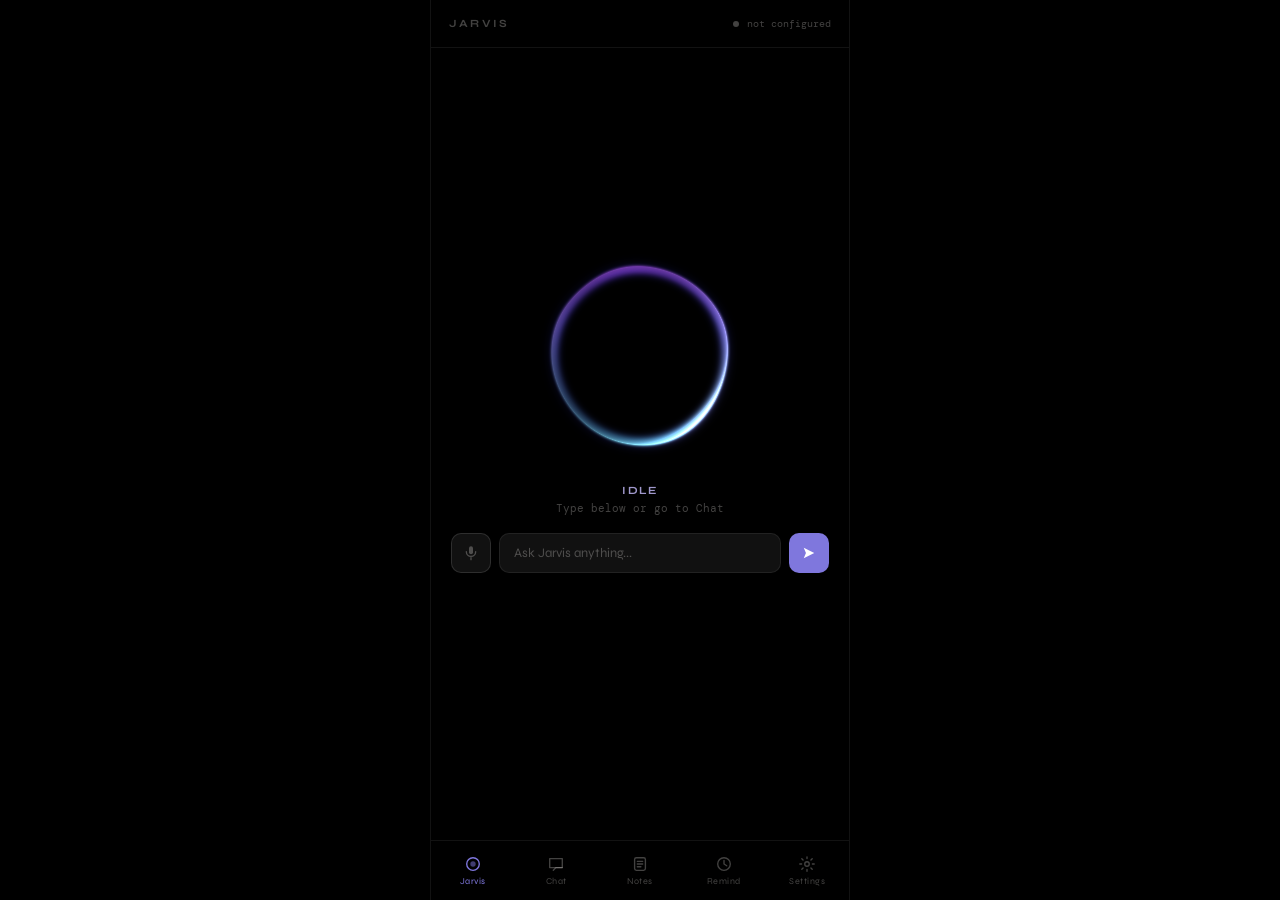
==== web/index.html @ 68ee698d "Adds web\" ====
<!DOCTYPE html>
<html lang="en">
<head>
<meta charset="UTF-8">
<meta name="viewport" content="width=device-width, initial-scale=1.0">
<title>Jarvis</title>
<link rel="preconnect" href="https://fonts.googleapis.com">
<link href="https://fonts.googleapis.com/css2?family=Syne:wght@400;500;600;700&family=DM+Mono:wght@300;400&display=swap" rel="stylesheet">
<link rel="stylesheet" href="styles.css">
</head>
<body>
<div class="app" id="app">
  <div class="app-header">
    <span class="app-logo">JARVIS</span>
    <div class="header-right">
      <div class="status-dot" id="statusDot"></div>
      <span class="status-txt" id="statusTxt">not configured</span>
    </div>
  </div>

  <!-- ORB SCREEN -->
  <div class="screen active" id="screen-orb">
    <div class="orb-screen">
      <canvas id="orbCanvas" width="220" height="220"></canvas>
      <div class="orb-status">
        <span class="orb-label" id="orbLabel">Idle</span>
        <span class="orb-sub" id="orbSub">Type below or go to Chat</span>
      </div>
      <div class="orb-input-row">
        <button class="mic-btn" id="orbMic" aria-label="Hold to speak">
          <svg width="16" height="16" viewBox="0 0 24 24" fill="none"><rect x="9" y="2" width="6" height="12" rx="3" fill="currentColor"/><path d="M5 10a7 7 0 0014 0" stroke="currentColor" stroke-width="2" stroke-linecap="round"/><line x1="12" y1="19" x2="12" y2="22" stroke="currentColor" stroke-width="2" stroke-linecap="round"/></svg>
        </button>
        <input class="orb-input" id="orbInput" type="text" placeholder="Ask Jarvis anything..." autocomplete="off"/>
        <button class="orb-send" id="orbSend">
          <svg width="14" height="14" viewBox="0 0 16 16" fill="none"><path d="M14 8L2 2l2.5 6L2 14l12-6z" fill="currentColor"/></svg>
        </button>
      </div>
      <div class="orb-reply" id="orbReply"></div>
    </div>
  </div>

  <!-- CHAT SCREEN -->
  <div class="screen" id="screen-chat">
    <div class="screen-header">
      <span class="screen-title">Chat</span>
      <button class="header-btn" id="btnResetChat" title="Clear conversation">↺</button>
    </div>
    <div class="chat-messages" id="chatMessages"></div>
    <div class="chat-input-row">
      <button class="mic-btn" id="chatMic" aria-label="Hold to speak">
        <svg width="16" height="16" viewBox="0 0 24 24" fill="none"><rect x="9" y="2" width="6" height="12" rx="3" fill="currentColor"/><path d="M5 10a7 7 0 0014 0" stroke="currentColor" stroke-width="2" stroke-linecap="round"/><line x1="12" y1="19" x2="12" y2="22" stroke="currentColor" stroke-width="2" stroke-linecap="round"/></svg>
      </button>
      <input class="chat-input" id="chatInput" type="text" placeholder="Message Jarvis..." autocomplete="off"/>
      <button class="chat-send" id="chatSend">
        <svg width="14" height="14" viewBox="0 0 16 16" fill="none"><path d="M14 8L2 2l2.5 6L2 14l12-6z" fill="currentColor"/></svg>
      </button>
    </div>
  </div>

  <!-- NOTES SCREEN -->
  <div class="screen" id="screen-notes">
    <div class="screen-header">
      <span class="screen-title">Notes</span>
      <button class="header-btn" id="btnAddNote">+</button>
    </div>
    <div class="search-row">
      <input class="search-input" id="notesSearch" type="text" placeholder="Search notes..."/>
    </div>
    <div class="list-container" id="notesList"></div>
  </div>

  <!-- REMINDERS SCREEN -->
  <div class="screen" id="screen-reminders">
    <div class="screen-header">
      <span class="screen-title">Reminders</span>
      <button class="header-btn" id="btnAddReminder">+</button>
    </div>
    <div class="list-container" id="remindersList"></div>
  </div>

  <!-- SETTINGS SCREEN -->
  <div class="screen" id="screen-settings">
    <div class="screen-header"><span class="screen-title">Settings</span></div>
    <div class="settings-body">
      <div class="settings-group">
        <label class="settings-label">Backend URL</label>
        <input class="settings-input" id="settingsUrl" type="text" placeholder="https://jarvis-nogm.onrender.com"/>
      </div>
      <div class="settings-group">
        <label class="settings-label">API Key</label>
        <input class="settings-input" id="settingsKey" type="password" placeholder="your-jarvis-api-key"/>
      </div>
      <div class="settings-group">
        <label class="settings-label">Theme</label>
        <div class="theme-toggle">
          <button class="theme-btn active" id="themeDark">Dark</button>
          <button class="theme-btn" id="themeLight">Light</button>
        </div>
      </div>
      <button class="save-btn" id="btnSaveSettings">Save Settings</button>
      <div class="settings-status" id="settingsStatus"></div>
      <div class="settings-divider">Connection</div>
      <button class="test-btn" id="btnTestConnection">Test Connection</button>
      <div class="connection-status" id="connectionStatus"></div>
    </div>
  </div>

  <!-- BOTTOM NAV -->
  <nav class="bottom-nav">
    <button class="nav-btn active" data-screen="orb">
      <svg width="18" height="18" viewBox="0 0 20 20" fill="none"><circle cx="10" cy="10" r="7" stroke="currentColor" stroke-width="1.5"/><circle cx="10" cy="10" r="3" fill="currentColor" opacity="0.5"/></svg>
      <span>Jarvis</span>
    </button>
    <button class="nav-btn" data-screen="chat">
      <svg width="18" height="18" viewBox="0 0 20 20" fill="none"><path d="M3 4h14v10H3z" stroke="currentColor" stroke-width="1.5" stroke-linejoin="round"/><path d="M7 17l3-3h7" stroke="currentColor" stroke-width="1.5" stroke-linecap="round"/></svg>
      <span>Chat</span>
    </button>
    <button class="nav-btn" data-screen="notes">
      <svg width="18" height="18" viewBox="0 0 20 20" fill="none"><rect x="4" y="3" width="12" height="14" rx="2" stroke="currentColor" stroke-width="1.5"/><path d="M7 7h6M7 10h6M7 13h4" stroke="currentColor" stroke-width="1.5" stroke-linecap="round"/></svg>
      <span>Notes</span>
    </button>
    <button class="nav-btn" data-screen="reminders">
      <svg width="18" height="18" viewBox="0 0 20 20" fill="none"><path d="M10 3a7 7 0 100 14A7 7 0 0010 3z" stroke="currentColor" stroke-width="1.5"/><path d="M10 6v4l3 2" stroke="currentColor" stroke-width="1.5" stroke-linecap="round"/></svg>
      <span>Remind</span>
    </button>
    <button class="nav-btn" data-screen="settings">
      <svg width="18" height="18" viewBox="0 0 20 20" fill="none"><circle cx="10" cy="10" r="2.5" stroke="currentColor" stroke-width="1.5"/><path d="M10 2v2M10 16v2M2 10h2M16 10h2M4.22 4.22l1.42 1.42M14.36 14.36l1.42 1.42M4.22 15.78l1.42-1.42M14.36 5.64l1.42-1.42" stroke="currentColor" stroke-width="1.5" stroke-linecap="round"/></svg>
      <span>Settings</span>
    </button>
  </nav>
</div>
<script src="app.js"></script>
</body>
</html>
---- web/styles.css ----
/* ── Variables ────────────────────────────────────────────────────────────── */
:root {
  --bg:      #000000;
  --bg2:     #0a0a0a;
  --bg3:     #111111;
  --bg4:     #1a1a1a;
  --border:  rgba(255,255,255,0.07);
  --border2: rgba(255,255,255,0.12);
  --text:    #f0ede8;
  --text2:   rgba(240,237,232,0.55);
  --text3:   rgba(240,237,232,0.28);
  --accent:  #7F77DD;
  --accent2: rgba(127,119,221,0.15);
  --accent3: rgba(127,119,221,0.08);
  --green:   #3ecf8e;
  --red:     #ff6b6b;
  --amber:   #f59e0b;
  --nav-h:   60px;
}

[data-theme="light"] {
  --bg:      #f8f7f5;
  --bg2:     #ffffff;
  --bg3:     #f0ede8;
  --bg4:     #e8e4dc;
  --border:  rgba(0,0,0,0.07);
  --border2: rgba(0,0,0,0.12);
  --text:    #1a1814;
  --text2:   rgba(26,24,20,0.55);
  --text3:   rgba(26,24,20,0.35);
}

/* ── Reset ────────────────────────────────────────────────────────────────── */
*, *::before, *::after { box-sizing: border-box; margin: 0; padding: 0; }

html, body {
  width: 100%; height: 100%;
  overflow: hidden;
  background: var(--bg);
  color: var(--text);
  font-family: 'Syne', sans-serif;
  font-size: 14px;
  -webkit-font-smoothing: antialiased;
}

/* ── App shell ────────────────────────────────────────────────────────────── */
.app {
  display: flex;
  flex-direction: column;
  height: 100vh;
  max-width: 420px;
  margin: 0 auto;
  border-left: 0.5px solid var(--border);
  border-right: 0.5px solid var(--border);
}

/* ── App header ───────────────────────────────────────────────────────────── */
.app-header {
  height: 48px;
  display: flex;
  align-items: center;
  justify-content: space-between;
  padding: 0 18px;
  border-bottom: 0.5px solid var(--border);
  flex-shrink: 0;
}
.app-logo {
  font-size: 11px;
  font-weight: 700;
  letter-spacing: 0.2em;
  color: var(--text3);
}
.header-right { display: flex; align-items: center; gap: 8px; }
.status-dot { width: 6px; height: 6px; border-radius: 50%; background: var(--text3); }
.status-dot.online  { background: var(--green); }
.status-dot.loading { background: var(--amber); animation: pulse 1s infinite; }
@keyframes pulse { 0%,100%{opacity:1} 50%{opacity:0.3} }
.status-txt { font-size: 10px; color: var(--text3); font-family: 'DM Mono', monospace; }

/* ── Screens ──────────────────────────────────────────────────────────────── */
.screen { display: none; flex-direction: column; flex: 1; overflow: hidden; animation: fadeIn 0.18s ease; }
.screen.active { display: flex; }
@keyframes fadeIn { from{opacity:0;transform:translateY(5px)} to{opacity:1;transform:translateY(0)} }

.screen-header {
  display: flex; align-items: center; justify-content: space-between;
  padding: 16px 18px 12px;
  border-bottom: 0.5px solid var(--border);
  flex-shrink: 0;
}
.screen-title { font-size: 15px; font-weight: 600; letter-spacing: 0.03em; }
.header-btn {
  width: 28px; height: 28px;
  border: 0.5px solid var(--border2); background: var(--bg3); color: var(--text2);
  border-radius: 8px; cursor: pointer; font-size: 15px;
  display: flex; align-items: center; justify-content: center;
  transition: all 0.15s;
}
.header-btn:hover { background: var(--bg4); color: var(--text); border-color: var(--accent); }

/* ── Orb screen ───────────────────────────────────────────────────────────── */
.orb-screen {
  display: flex; flex-direction: column; align-items: center;
  justify-content: center; flex: 1; gap: 18px; padding: 0 20px 16px; overflow: hidden;
}
#orbCanvas { display: block; }
.orb-status { display: flex; flex-direction: column; align-items: center; gap: 4px; }
.orb-label { font-size: 11px; font-weight: 700; letter-spacing: 0.12em; text-transform: uppercase; color: rgba(200,190,255,0.8); }
.orb-sub   { font-size: 11px; color: var(--text3); font-family: 'DM Mono', monospace; }
.orb-input-row { display: flex; width: 100%; gap: 8px; }
.orb-input {
  flex: 1; background: var(--bg3); border: 0.5px solid var(--border);
  border-radius: 10px; padding: 10px 14px; color: var(--text);
  font-family: 'Syne', sans-serif; font-size: 13px; outline: none; transition: border-color 0.15s;
}
.orb-input:focus { border-color: var(--accent); }
.orb-input::placeholder { color: var(--text3); }
.orb-send {
  width: 40px; height: 40px; border-radius: 10px; background: var(--accent); border: none;
  color: #fff; cursor: pointer; display: flex; align-items: center; justify-content: center;
  transition: opacity 0.15s; flex-shrink: 0;
}
.orb-send:hover { opacity: 0.85; }
.orb-send:disabled { opacity: 0.35; cursor: not-allowed; }
.orb-reply {
  width: 100%; min-height: 36px; font-size: 12px; color: var(--text2);
  line-height: 1.6; text-align: center; font-family: 'DM Mono', monospace; padding: 0 4px;
}

/* ── Chat screen ──────────────────────────────────────────────────────────── */
.chat-messages {
  flex: 1; overflow-y: auto; padding: 14px;
  display: flex; flex-direction: column; gap: 10px;
  scrollbar-width: thin; scrollbar-color: var(--bg4) transparent;
}
.msg { display: flex; flex-direction: column; max-width: 82%; animation: fadeIn 0.15s ease; }
.msg.user      { align-self: flex-end;   align-items: flex-end; }
.msg.assistant { align-self: flex-start; }
.msg-bubble { padding: 9px 13px; border-radius: 12px; font-size: 13px; line-height: 1.55; }
.msg.user      .msg-bubble { background: var(--accent2); border: 0.5px solid rgba(127,119,221,0.25); color: var(--text); border-radius: 12px 12px 2px 12px; }
.msg.assistant .msg-bubble { background: var(--bg3); border: 0.5px solid var(--border); color: var(--text); border-radius: 12px 12px 12px 2px; }
.msg-time { font-size: 10px; color: var(--text3); margin-top: 3px; font-family: 'DM Mono', monospace; padding: 0 3px; }
.chat-input-row { display: flex; gap: 8px; padding: 10px 14px; border-top: 0.5px solid var(--border); flex-shrink: 0; }
.chat-input {
  flex: 1; background: var(--bg3); border: 0.5px solid var(--border);
  border-radius: 10px; padding: 9px 13px; color: var(--text);
  font-family: 'Syne', sans-serif; font-size: 13px; outline: none; transition: border-color 0.15s;
}
.chat-input:focus { border-color: var(--accent); }
.chat-input::placeholder { color: var(--text3); }
.chat-send {
  width: 38px; height: 38px; border-radius: 10px; background: var(--accent); border: none;
  color: #fff; cursor: pointer; display: flex; align-items: center; justify-content: center;
  flex-shrink: 0; transition: opacity 0.15s;
}
.chat-send:hover { opacity: 0.85; }
.chat-send:disabled { opacity: 0.35; cursor: not-allowed; }
.typing-dots span { display: inline-block; width: 4px; height: 4px; border-radius: 50%; background: var(--text3); margin: 0 2px; animation: dot 1.2s infinite; }
.typing-dots span:nth-child(2) { animation-delay: 0.2s; }
.typing-dots span:nth-child(3) { animation-delay: 0.4s; }
@keyframes dot { 0%,80%,100%{transform:translateY(0)} 40%{transform:translateY(-4px)} }

/* ── Notes screen ─────────────────────────────────────────────────────────── */
.search-row { padding: 10px 14px 6px; flex-shrink: 0; }
.search-input {
  width: 100%; background: var(--bg3); border: 0.5px solid var(--border);
  border-radius: 8px; padding: 8px 12px; color: var(--text);
  font-family: 'Syne', sans-serif; font-size: 12px; outline: none; transition: border-color 0.15s;
}
.search-input:focus { border-color: var(--accent); }
.search-input::placeholder { color: var(--text3); }
.list-container {
  flex: 1; overflow-y: auto; padding: 8px 14px 14px;
  display: flex; flex-direction: column; gap: 7px;
  scrollbar-width: thin; scrollbar-color: var(--bg4) transparent;
}
.note-card {
  background: var(--bg3); border: 0.5px solid var(--border);
  border-radius: 10px; padding: 12px 14px; cursor: pointer;
  transition: border-color 0.15s, background 0.15s; animation: fadeIn 0.15s ease;
}
.note-card:hover { border-color: var(--border2); background: var(--bg4); }
.note-card-title { font-size: 13px; font-weight: 500; color: var(--text); margin-bottom: 4px; white-space: nowrap; overflow: hidden; text-overflow: ellipsis; }
.note-card-preview { font-size: 11px; color: var(--text3); line-height: 1.5; display: -webkit-box; -webkit-line-clamp: 2; -webkit-box-orient: vertical; overflow: hidden; font-family: 'DM Mono', monospace; }
.note-card-meta { font-size: 10px; color: var(--text3); margin-top: 7px; font-family: 'DM Mono', monospace; }
.note-card-delete { float: right; background: none; border: none; color: var(--text3); cursor: pointer; font-size: 13px; padding: 2px 4px; border-radius: 4px; transition: color 0.15s; }
.note-card-delete:hover { color: var(--red); }
.empty-state { display: flex; flex-direction: column; align-items: center; justify-content: center; flex: 1; gap: 8px; color: var(--text3); font-size: 12px; padding: 40px 0; }

/* ── Reminders screen ─────────────────────────────────────────────────────── */
.reminder-row { display: flex; align-items: center; gap: 10px; background: var(--bg3); border: 0.5px solid var(--border); border-radius: 10px; padding: 11px 13px; animation: fadeIn 0.15s ease; }
.reminder-dot { width: 7px; height: 7px; border-radius: 50%; background: var(--accent); flex-shrink: 0; }
.reminder-dot.fired { background: var(--text3); }
.reminder-body { flex: 1; min-width: 0; }
.reminder-text { font-size: 13px; color: var(--text); white-space: nowrap; overflow: hidden; text-overflow: ellipsis; }
.reminder-text.fired { color: var(--text3); text-decoration: line-through; }
.reminder-when { font-size: 10px; color: var(--text3); margin-top: 2px; font-family: 'DM Mono', monospace; }
.reminder-pill { font-size: 10px; padding: 2px 8px; border-radius: 8px; background: var(--accent3); color: var(--accent); border: 0.5px solid rgba(127,119,221,0.2); white-space: nowrap; flex-shrink: 0; }
.reminder-pill.soon { background: rgba(245,158,11,0.08); color: var(--amber); border-color: rgba(245,158,11,0.2); }
.reminder-pill.done { background: rgba(62,207,142,0.08); color: var(--green); border-color: rgba(62,207,142,0.2); }
.reminder-delete { background: none; border: none; color: var(--text3); cursor: pointer; font-size: 13px; padding: 2px 4px; border-radius: 4px; transition: color 0.15s; flex-shrink: 0; }
.reminder-delete:hover { color: var(--red); }

/* ── Settings screen ──────────────────────────────────────────────────────── */
.settings-body { flex: 1; overflow-y: auto; padding: 18px; display: flex; flex-direction: column; gap: 14px; }
.settings-group { display: flex; flex-direction: column; gap: 6px; }
.settings-label { font-size: 10px; letter-spacing: 0.1em; text-transform: uppercase; color: var(--text3); }
.settings-input { background: var(--bg3); border: 0.5px solid var(--border); border-radius: 8px; padding: 9px 12px; color: var(--text); font-family: 'DM Mono', monospace; font-size: 12px; outline: none; transition: border-color 0.15s; }
.settings-input:focus { border-color: var(--accent); }
.theme-toggle { display: flex; gap: 8px; }
.theme-btn { flex: 1; padding: 8px; border-radius: 8px; border: 0.5px solid var(--border); background: var(--bg3); color: var(--text2); font-family: 'Syne', sans-serif; font-size: 12px; cursor: pointer; transition: all 0.15s; }
.theme-btn.active { background: var(--accent2); border-color: var(--accent); color: var(--text); }
.save-btn { width: 100%; padding: 10px; background: var(--accent); border: none; border-radius: 8px; color: #fff; font-family: 'Syne', sans-serif; font-size: 13px; font-weight: 600; cursor: pointer; transition: opacity 0.15s; }
.save-btn:hover { opacity: 0.85; }
.settings-status { font-size: 11px; color: var(--green); text-align: center; min-height: 16px; font-family: 'DM Mono', monospace; }
.settings-divider { font-size: 10px; letter-spacing: 0.1em; text-transform: uppercase; color: var(--text3); padding-top: 4px; border-top: 0.5px solid var(--border); }
.test-btn { width: 100%; padding: 10px; background: var(--bg3); border: 0.5px solid var(--border2); border-radius: 8px; color: var(--text2); font-family: 'Syne', sans-serif; font-size: 13px; cursor: pointer; transition: all 0.15s; }
.test-btn:hover { border-color: var(--accent); color: var(--text); }
.connection-status { font-size: 11px; text-align: center; min-height: 16px; font-family: 'DM Mono', monospace; }
.connection-status.ok    { color: var(--green); }
.connection-status.error { color: var(--red); }

/* ── Bottom nav ───────────────────────────────────────────────────────────── */
.bottom-nav { display: flex; height: var(--nav-h); border-top: 0.5px solid var(--border); background: var(--bg); flex-shrink: 0; }
.nav-btn { flex: 1; display: flex; flex-direction: column; align-items: center; justify-content: center; gap: 3px; background: none; border: none; color: var(--text3); cursor: pointer; font-family: 'Syne', sans-serif; font-size: 9px; letter-spacing: 0.05em; transition: color 0.15s; padding: 5px 0; }
.nav-btn:hover  { color: var(--text2); }
.nav-btn.active { color: var(--accent); }

/* ── Modal ────────────────────────────────────────────────────────────────── */
.modal-overlay { position: fixed; inset: 0; background: rgba(0,0,0,0.7); display: flex; align-items: flex-end; z-index: 100; animation: fadeIn 0.15s ease; }
.modal { width: 100%; max-width: 420px; margin: 0 auto; background: var(--bg2); border-top: 0.5px solid var(--border2); border-radius: 16px 16px 0 0; padding: 20px; display: flex; flex-direction: column; gap: 12px; animation: slideUp 0.2s ease; }
@keyframes slideUp { from{transform:translateY(100%)} to{transform:translateY(0)} }
.modal-title { font-size: 14px; font-weight: 600; }
.modal-input { background: var(--bg3); border: 0.5px solid var(--border); border-radius: 8px; padding: 9px 12px; color: var(--text); font-family: 'Syne', sans-serif; font-size: 13px; outline: none; width: 100%; transition: border-color 0.15s; }
.modal-input:focus { border-color: var(--accent); }
.modal-textarea { resize: vertical; min-height: 70px; font-family: 'DM Mono', monospace; font-size: 12px; }
.modal-actions { display: flex; gap: 8px; }
.modal-btn { flex: 1; padding: 10px; border-radius: 8px; font-family: 'Syne', sans-serif; font-size: 13px; font-weight: 500; cursor: pointer; transition: all 0.15s; }
.modal-btn.primary   { background: var(--accent); border: none; color: #fff; }
.modal-btn.primary:hover { opacity: 0.85; }
.modal-btn.secondary { background: var(--bg3); border: 0.5px solid var(--border2); color: var(--text2); }
.modal-btn.secondary:hover { border-color: var(--accent); color: var(--text); }

/* ── Mic button ───────────────────────────────────────────────────────────── */
.mic-btn {
  width: 40px; height: 40px;
  border-radius: 10px;
  background: var(--bg3);
  border: 0.5px solid var(--border2);
  color: var(--text3);
  cursor: pointer;
  display: flex; align-items: center; justify-content: center;
  flex-shrink: 0;
  transition: all 0.15s;
  user-select: none;
  -webkit-user-select: none;
  touch-action: none;
}
.mic-btn:hover { border-color: var(--accent); color: var(--accent); }
.mic-btn.recording {
  background: rgba(127,119,221,0.2);
  border-color: var(--accent);
  color: var(--accent);
  animation: mic-pulse 0.8s infinite;
}
@keyframes mic-pulse {
  0%,100% { box-shadow: 0 0 0 0 rgba(127,119,221,0.4); }
  50%      { box-shadow: 0 0 0 6px rgba(127,119,221,0); }
}

/* ── Scrollbar ────────────────────────────────────────────────────────────── */
::-webkit-scrollbar { width: 3px; }
::-webkit-scrollbar-track { background: transparent; }
::-webkit-scrollbar-thumb { background: var(--bg4); border-radius: 2px; }
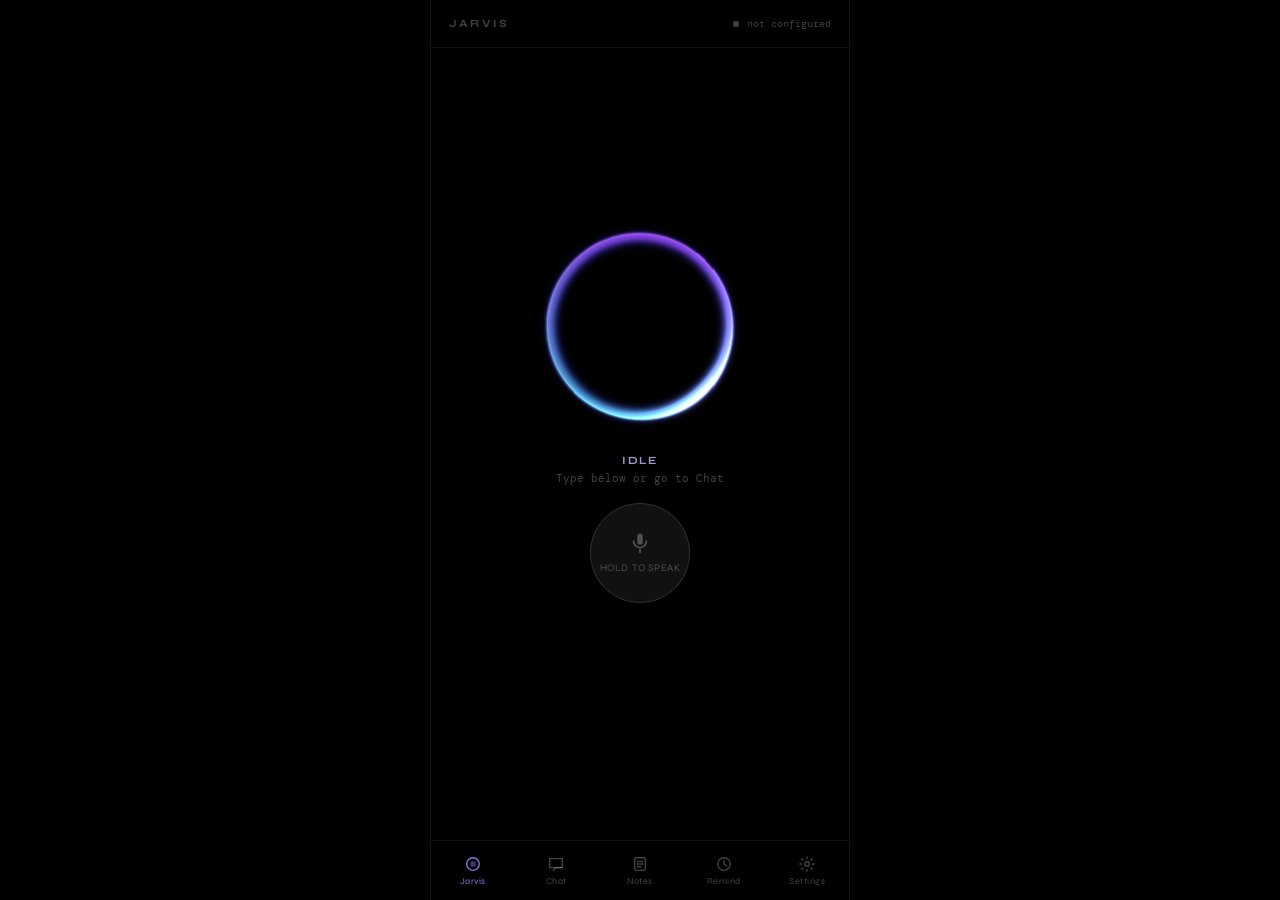
==== commit db2678ee: "Figured out Auto-Save in VSC" ====
--- a/web/index.html
+++ b/web/index.html
@@ -24,17 +24,12 @@
       <canvas id="orbCanvas" width="220" height="220"></canvas>
       <div class="orb-status">
         <span class="orb-label" id="orbLabel">Idle</span>
-        <span class="orb-sub" id="orbSub">Type below or go to Chat</span>
+        <span class="orb-sub" id="orbSub">Hold the orb to speak</span>
       </div>
-      <div class="orb-input-row">
-        <button class="mic-btn" id="orbMic" aria-label="Hold to speak">
-          <svg width="16" height="16" viewBox="0 0 24 24" fill="none"><rect x="9" y="2" width="6" height="12" rx="3" fill="currentColor"/><path d="M5 10a7 7 0 0014 0" stroke="currentColor" stroke-width="2" stroke-linecap="round"/><line x1="12" y1="19" x2="12" y2="22" stroke="currentColor" stroke-width="2" stroke-linecap="round"/></svg>
-        </button>
-        <input class="orb-input" id="orbInput" type="text" placeholder="Ask Jarvis anything..." autocomplete="off"/>
-        <button class="orb-send" id="orbSend">
-          <svg width="14" height="14" viewBox="0 0 16 16" fill="none"><path d="M14 8L2 2l2.5 6L2 14l12-6z" fill="currentColor"/></svg>
-        </button>
-      </div>
+      <button class="orb-hold-btn" id="orbHoldBtn" aria-label="Hold to speak">
+        <svg width="22" height="22" viewBox="0 0 24 24" fill="none"><rect x="9" y="2" width="6" height="12" rx="3" fill="currentColor"/><path d="M5 10a7 7 0 0014 0" stroke="currentColor" stroke-width="2" stroke-linecap="round"/><line x1="12" y1="19" x2="12" y2="22" stroke="currentColor" stroke-width="2" stroke-linecap="round"/></svg>
+        <span>Hold to speak</span>
+      </button>
       <div class="orb-reply" id="orbReply"></div>
     </div>
   </div>
@@ -43,17 +38,28 @@
   <div class="screen" id="screen-chat">
     <div class="screen-header">
       <span class="screen-title">Chat</span>
-      <button class="header-btn" id="btnResetChat" title="Clear conversation">↺</button>
+      <div style="display:flex;gap:8px;align-items:center">
+        <button class="header-btn" id="btnVoiceMode" title="Voice chat mode">
+          <svg width="14" height="14" viewBox="0 0 24 24" fill="none"><rect x="9" y="2" width="6" height="12" rx="3" fill="currentColor"/><path d="M5 10a7 7 0 0014 0" stroke="currentColor" stroke-width="2" stroke-linecap="round"/><line x1="12" y1="19" x2="12" y2="22" stroke="currentColor" stroke-width="2" stroke-linecap="round"/></svg>
+        </button>
+        <button class="header-btn" id="btnResetChat" title="Clear conversation">↺</button>
+      </div>
     </div>
     <div class="chat-messages" id="chatMessages"></div>
-    <div class="chat-input-row">
-      <button class="mic-btn" id="chatMic" aria-label="Hold to speak">
-        <svg width="16" height="16" viewBox="0 0 24 24" fill="none"><rect x="9" y="2" width="6" height="12" rx="3" fill="currentColor"/><path d="M5 10a7 7 0 0014 0" stroke="currentColor" stroke-width="2" stroke-linecap="round"/><line x1="12" y1="19" x2="12" y2="22" stroke="currentColor" stroke-width="2" stroke-linecap="round"/></svg>
-      </button>
+    <!-- Text input row -->
+    <div class="chat-input-row" id="chatTextRow">
       <input class="chat-input" id="chatInput" type="text" placeholder="Message Jarvis..." autocomplete="off"/>
       <button class="chat-send" id="chatSend">
         <svg width="14" height="14" viewBox="0 0 16 16" fill="none"><path d="M14 8L2 2l2.5 6L2 14l12-6z" fill="currentColor"/></svg>
       </button>
+    </div>
+    <!-- Voice chat row -->
+    <div class="chat-voice-row" id="chatVoiceRow" style="display:none">
+      <span class="voice-hint" id="voiceHint">Hold to speak</span>
+      <button class="voice-hold-btn" id="chatMic" aria-label="Hold to speak">
+        <svg width="24" height="24" viewBox="0 0 24 24" fill="none"><rect x="9" y="2" width="6" height="12" rx="3" fill="currentColor"/><path d="M5 10a7 7 0 0014 0" stroke="currentColor" stroke-width="2" stroke-linecap="round"/><line x1="12" y1="19" x2="12" y2="22" stroke="currentColor" stroke-width="2" stroke-linecap="round"/></svg>
+      </button>
+      <span class="voice-hint">Release to send</span>
     </div>
   </div>
 
--- a/web/styles.css
+++ b/web/styles.css
@@ -241,7 +241,75 @@
 .modal-btn.secondary { background: var(--bg3); border: 0.5px solid var(--border2); color: var(--text2); }
 .modal-btn.secondary:hover { border-color: var(--accent); color: var(--text); }
 
-/* ── Mic button ───────────────────────────────────────────────────────────── */
+/* ── Orb hold button ──────────────────────────────────────────────────────── */
+.orb-hold-btn {
+  display: flex;
+  flex-direction: column;
+  align-items: center;
+  justify-content: center;
+  gap: 8px;
+  width: 100px; height: 100px;
+  border-radius: 50%;
+  background: var(--bg3);
+  border: 0.5px solid var(--border2);
+  color: var(--text3);
+  cursor: pointer;
+  font-family: 'Syne', sans-serif;
+  font-size: 10px;
+  letter-spacing: 0.06em;
+  text-transform: uppercase;
+  transition: all 0.2s;
+  user-select: none;
+  -webkit-user-select: none;
+  touch-action: none;
+}
+.orb-hold-btn:hover { border-color: var(--accent); color: var(--accent); background: var(--accent3); }
+.orb-hold-btn.recording {
+  background: var(--accent2);
+  border-color: var(--accent);
+  color: var(--accent);
+  animation: mic-pulse 0.8s infinite;
+}
+
+/* ── Chat voice row ────────────────────────────────────────────────────────── */
+.chat-voice-row {
+  display: flex;
+  flex-direction: column;
+  align-items: center;
+  justify-content: center;
+  gap: 12px;
+  padding: 18px 14px;
+  border-top: 0.5px solid var(--border);
+  flex-shrink: 0;
+}
+.voice-hint {
+  font-size: 11px;
+  color: var(--text3);
+  font-family: 'DM Mono', monospace;
+  letter-spacing: 0.04em;
+}
+.voice-hold-btn {
+  width: 72px; height: 72px;
+  border-radius: 50%;
+  background: var(--bg3);
+  border: 0.5px solid var(--border2);
+  color: var(--text2);
+  cursor: pointer;
+  display: flex; align-items: center; justify-content: center;
+  transition: all 0.2s;
+  user-select: none;
+  -webkit-user-select: none;
+  touch-action: none;
+}
+.voice-hold-btn:hover  { border-color: var(--accent); color: var(--accent); background: var(--accent3); }
+.voice-hold-btn.recording {
+  background: var(--accent2);
+  border-color: var(--accent);
+  color: var(--accent);
+  animation: mic-pulse 0.8s infinite;
+}
+
+/* ── Mic button (kept for compatibility) ──────────────────────────────────── */
 .mic-btn {
   width: 40px; height: 40px;
   border-radius: 10px;
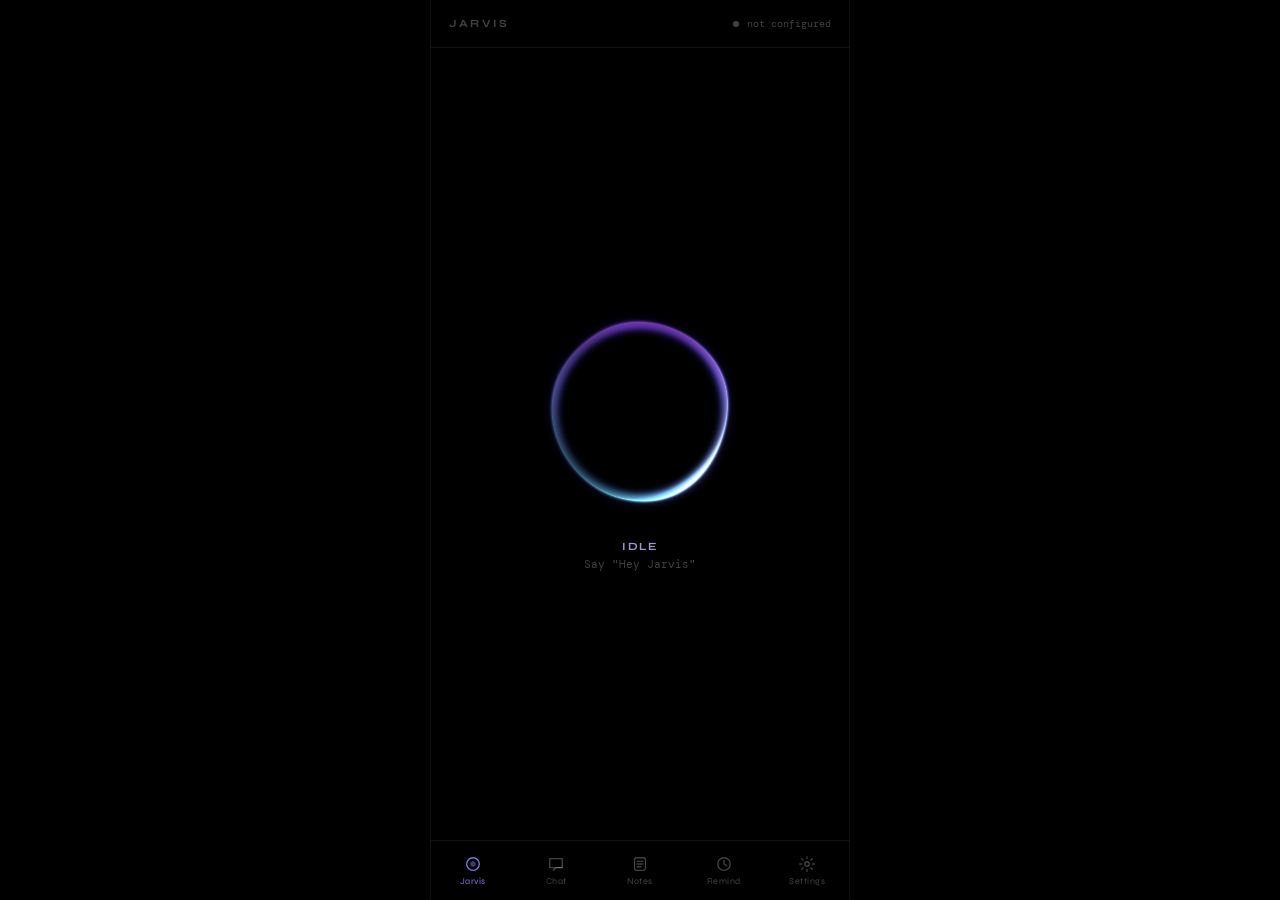
==== commit ead68795: "Adds wake mode" ====
--- a/web/index.html
+++ b/web/index.html
@@ -10,6 +10,8 @@
 </head>
 <body>
 <div class="app" id="app">
+
+  <!-- Header -->
   <div class="app-header">
     <span class="app-logo">JARVIS</span>
     <div class="header-right">
@@ -18,19 +20,14 @@
     </div>
   </div>
 
-  <!-- ORB SCREEN -->
+  <!-- ORB SCREEN — just the orb, nothing else -->
   <div class="screen active" id="screen-orb">
     <div class="orb-screen">
       <canvas id="orbCanvas" width="220" height="220"></canvas>
       <div class="orb-status">
         <span class="orb-label" id="orbLabel">Idle</span>
-        <span class="orb-sub" id="orbSub">Hold the orb to speak</span>
+        <span class="orb-sub"   id="orbSub">Say "Hey Jarvis"</span>
       </div>
-      <button class="orb-hold-btn" id="orbHoldBtn" aria-label="Hold to speak">
-        <svg width="22" height="22" viewBox="0 0 24 24" fill="none"><rect x="9" y="2" width="6" height="12" rx="3" fill="currentColor"/><path d="M5 10a7 7 0 0014 0" stroke="currentColor" stroke-width="2" stroke-linecap="round"/><line x1="12" y1="19" x2="12" y2="22" stroke="currentColor" stroke-width="2" stroke-linecap="round"/></svg>
-        <span>Hold to speak</span>
-      </button>
-      <div class="orb-reply" id="orbReply"></div>
     </div>
   </div>
 
@@ -39,27 +36,36 @@
     <div class="screen-header">
       <span class="screen-title">Chat</span>
       <div style="display:flex;gap:8px;align-items:center">
-        <button class="header-btn" id="btnVoiceMode" title="Voice chat mode">
-          <svg width="14" height="14" viewBox="0 0 24 24" fill="none"><rect x="9" y="2" width="6" height="12" rx="3" fill="currentColor"/><path d="M5 10a7 7 0 0014 0" stroke="currentColor" stroke-width="2" stroke-linecap="round"/><line x1="12" y1="19" x2="12" y2="22" stroke="currentColor" stroke-width="2" stroke-linecap="round"/></svg>
+        <button class="header-btn" id="btnVoiceMode" title="Toggle voice mode">
+          <svg width="13" height="13" viewBox="0 0 24 24" fill="none">
+            <rect x="9" y="2" width="6" height="12" rx="3" fill="currentColor"/>
+            <path d="M5 10a7 7 0 0014 0" stroke="currentColor" stroke-width="2" stroke-linecap="round"/>
+            <line x1="12" y1="19" x2="12" y2="22" stroke="currentColor" stroke-width="2" stroke-linecap="round"/>
+          </svg>
         </button>
         <button class="header-btn" id="btnResetChat" title="Clear conversation">↺</button>
       </div>
     </div>
     <div class="chat-messages" id="chatMessages"></div>
-    <!-- Text input row -->
+    <!-- Text input -->
     <div class="chat-input-row" id="chatTextRow">
       <input class="chat-input" id="chatInput" type="text" placeholder="Message Jarvis..." autocomplete="off"/>
       <button class="chat-send" id="chatSend">
-        <svg width="14" height="14" viewBox="0 0 16 16" fill="none"><path d="M14 8L2 2l2.5 6L2 14l12-6z" fill="currentColor"/></svg>
+        <svg width="14" height="14" viewBox="0 0 16 16" fill="none">
+          <path d="M14 8L2 2l2.5 6L2 14l12-6z" fill="currentColor"/>
+        </svg>
       </button>
     </div>
-    <!-- Voice chat row -->
+    <!-- Voice input -->
     <div class="chat-voice-row" id="chatVoiceRow" style="display:none">
-      <span class="voice-hint" id="voiceHint">Hold to speak</span>
+      <span class="voice-hint">Hold to speak, release to send</span>
       <button class="voice-hold-btn" id="chatMic" aria-label="Hold to speak">
-        <svg width="24" height="24" viewBox="0 0 24 24" fill="none"><rect x="9" y="2" width="6" height="12" rx="3" fill="currentColor"/><path d="M5 10a7 7 0 0014 0" stroke="currentColor" stroke-width="2" stroke-linecap="round"/><line x1="12" y1="19" x2="12" y2="22" stroke="currentColor" stroke-width="2" stroke-linecap="round"/></svg>
+        <svg width="24" height="24" viewBox="0 0 24 24" fill="none">
+          <rect x="9" y="2" width="6" height="12" rx="3" fill="currentColor"/>
+          <path d="M5 10a7 7 0 0014 0" stroke="currentColor" stroke-width="2" stroke-linecap="round"/>
+          <line x1="12" y1="19" x2="12" y2="22" stroke="currentColor" stroke-width="2" stroke-linecap="round"/>
+        </svg>
       </button>
-      <span class="voice-hint">Release to send</span>
     </div>
   </div>
 
@@ -111,7 +117,7 @@
     </div>
   </div>
 
-  <!-- BOTTOM NAV -->
+  <!-- Bottom nav -->
   <nav class="bottom-nav">
     <button class="nav-btn active" data-screen="orb">
       <svg width="18" height="18" viewBox="0 0 20 20" fill="none"><circle cx="10" cy="10" r="7" stroke="currentColor" stroke-width="1.5"/><circle cx="10" cy="10" r="3" fill="currentColor" opacity="0.5"/></svg>
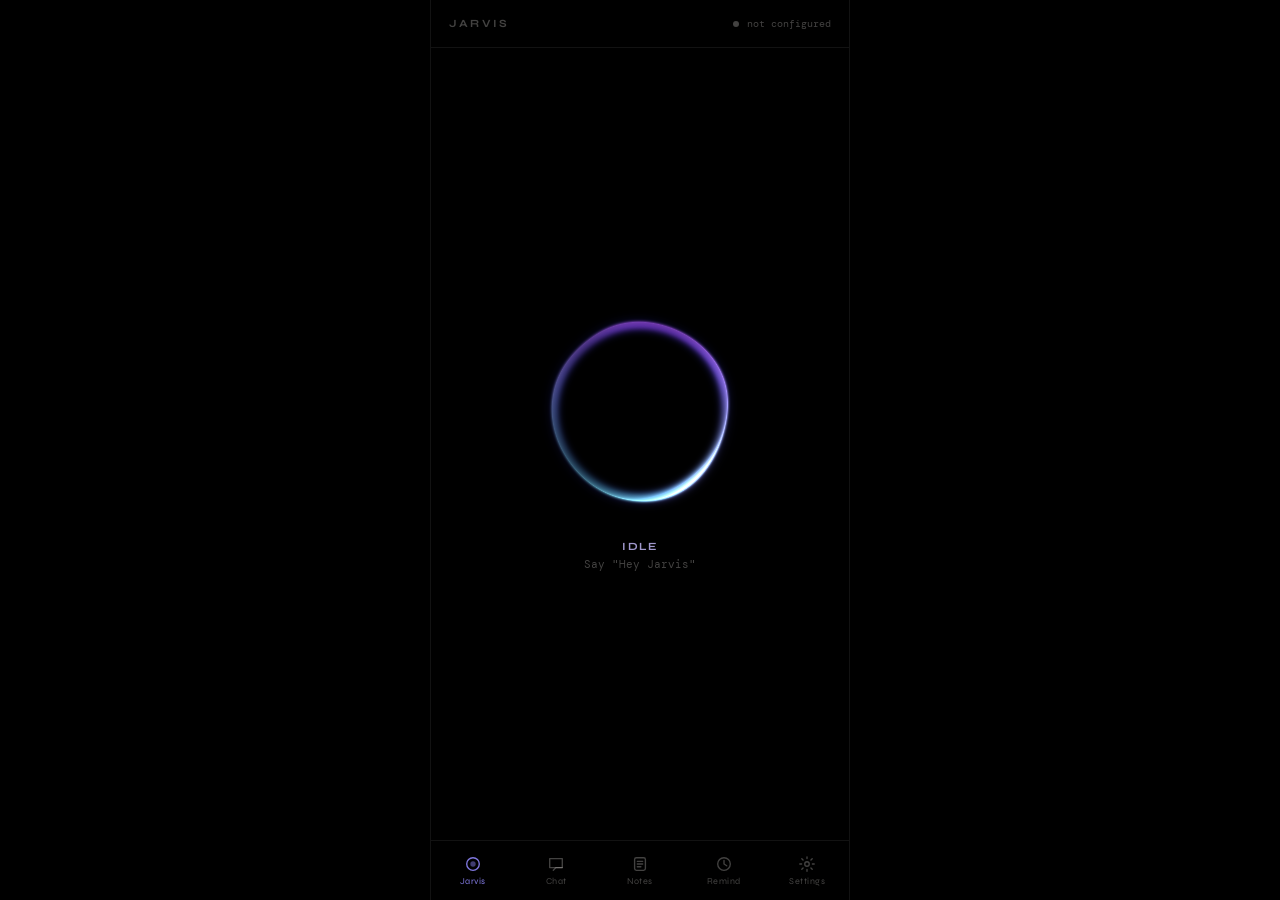
==== commit 088e47b7: "Updates" ====
--- a/web/index.html
+++ b/web/index.html
@@ -6,7 +6,7 @@
 <title>Jarvis</title>
 <link rel="preconnect" href="https://fonts.googleapis.com">
 <link href="https://fonts.googleapis.com/css2?family=Syne:wght@400;500;600;700&family=DM+Mono:wght@300;400&display=swap" rel="stylesheet">
-<link rel="stylesheet" href="styles.css">
+<link rel="stylesheet" href="../shared/styles.css">
 </head>
 <body>
 <div class="app" id="app">
@@ -20,7 +20,7 @@
     </div>
   </div>
 
-  <!-- ORB SCREEN — just the orb, nothing else -->
+  <!-- ORB SCREEN -->
   <div class="screen active" id="screen-orb">
     <div class="orb-screen">
       <canvas id="orbCanvas" width="220" height="220"></canvas>
@@ -47,7 +47,6 @@
       </div>
     </div>
     <div class="chat-messages" id="chatMessages"></div>
-    <!-- Text input -->
     <div class="chat-input-row" id="chatTextRow">
       <input class="chat-input" id="chatInput" type="text" placeholder="Message Jarvis..." autocomplete="off"/>
       <button class="chat-send" id="chatSend">
@@ -56,7 +55,6 @@
         </svg>
       </button>
     </div>
-    <!-- Voice input -->
     <div class="chat-voice-row" id="chatVoiceRow" style="display:none">
       <span class="voice-hint">Hold to speak, release to send</span>
       <button class="voice-hold-btn" id="chatMic" aria-label="Hold to speak">
@@ -141,6 +139,8 @@
     </button>
   </nav>
 </div>
-<script src="app.js"></script>
+<!-- orb.js must load before app.js — it defines initOrb() and setOrbState() -->
+<script src="../shared/orb.js"></script>
+<script src="../shared/app.js"></script>
 </body>
 </html>
--- a/shared/styles.css
+++ b/shared/styles.css
@@ -0,0 +1,342 @@
+/* ── Variables ────────────────────────────────────────────────────────────── */
+:root {
+  --bg:      #000000;
+  --bg2:     #0a0a0a;
+  --bg3:     #111111;
+  --bg4:     #1a1a1a;
+  --border:  rgba(255,255,255,0.07);
+  --border2: rgba(255,255,255,0.12);
+  --text:    #f0ede8;
+  --text2:   rgba(240,237,232,0.55);
+  --text3:   rgba(240,237,232,0.28);
+  --accent:  #7F77DD;
+  --accent2: rgba(127,119,221,0.15);
+  --accent3: rgba(127,119,221,0.08);
+  --green:   #3ecf8e;
+  --red:     #ff6b6b;
+  --amber:   #f59e0b;
+  --nav-h:   60px;
+}
+
+[data-theme="light"] {
+  --bg:      #f8f7f5;
+  --bg2:     #ffffff;
+  --bg3:     #f0ede8;
+  --bg4:     #e8e4dc;
+  --border:  rgba(0,0,0,0.07);
+  --border2: rgba(0,0,0,0.12);
+  --text:    #1a1814;
+  --text2:   rgba(26,24,20,0.55);
+  --text3:   rgba(26,24,20,0.35);
+}
+
+/* ── Reset ────────────────────────────────────────────────────────────────── */
+*, *::before, *::after { box-sizing: border-box; margin: 0; padding: 0; }
+
+html, body {
+  width: 100%; height: 100%;
+  overflow: hidden;
+  background: var(--bg);
+  color: var(--text);
+  font-family: 'Syne', sans-serif;
+  font-size: 14px;
+  -webkit-font-smoothing: antialiased;
+}
+
+/* ── App shell ────────────────────────────────────────────────────────────── */
+.app {
+  display: flex;
+  flex-direction: column;
+  height: 100vh;
+  max-width: 420px;
+  margin: 0 auto;
+  border-left: 0.5px solid var(--border);
+  border-right: 0.5px solid var(--border);
+}
+
+/* ── App header ───────────────────────────────────────────────────────────── */
+.app-header {
+  height: 48px;
+  display: flex;
+  align-items: center;
+  justify-content: space-between;
+  padding: 0 18px;
+  border-bottom: 0.5px solid var(--border);
+  flex-shrink: 0;
+}
+.app-logo {
+  font-size: 11px;
+  font-weight: 700;
+  letter-spacing: 0.2em;
+  color: var(--text3);
+}
+.header-right { display: flex; align-items: center; gap: 8px; }
+.status-dot { width: 6px; height: 6px; border-radius: 50%; background: var(--text3); }
+.status-dot.online  { background: var(--green); }
+.status-dot.loading { background: var(--amber); animation: pulse 1s infinite; }
+@keyframes pulse { 0%,100%{opacity:1} 50%{opacity:0.3} }
+.status-txt { font-size: 10px; color: var(--text3); font-family: 'DM Mono', monospace; }
+
+/* ── Screens ──────────────────────────────────────────────────────────────── */
+.screen { display: none; flex-direction: column; flex: 1; overflow: hidden; animation: fadeIn 0.18s ease; }
+.screen.active { display: flex; }
+@keyframes fadeIn { from{opacity:0;transform:translateY(5px)} to{opacity:1;transform:translateY(0)} }
+
+.screen-header {
+  display: flex; align-items: center; justify-content: space-between;
+  padding: 16px 18px 12px;
+  border-bottom: 0.5px solid var(--border);
+  flex-shrink: 0;
+}
+.screen-title { font-size: 15px; font-weight: 600; letter-spacing: 0.03em; }
+.header-btn {
+  width: 28px; height: 28px;
+  border: 0.5px solid var(--border2); background: var(--bg3); color: var(--text2);
+  border-radius: 8px; cursor: pointer; font-size: 15px;
+  display: flex; align-items: center; justify-content: center;
+  transition: all 0.15s;
+}
+.header-btn:hover { background: var(--bg4); color: var(--text); border-color: var(--accent); }
+
+/* ── Orb screen ───────────────────────────────────────────────────────────── */
+.orb-screen {
+  display: flex; flex-direction: column; align-items: center;
+  justify-content: center; flex: 1; gap: 18px; padding: 0 20px 16px; overflow: hidden;
+}
+#orbCanvas { display: block; }
+.orb-status { display: flex; flex-direction: column; align-items: center; gap: 4px; }
+.orb-label { font-size: 11px; font-weight: 700; letter-spacing: 0.12em; text-transform: uppercase; color: rgba(200,190,255,0.8); }
+.orb-sub   { font-size: 11px; color: var(--text3); font-family: 'DM Mono', monospace; }
+.orb-input-row { display: flex; width: 100%; gap: 8px; }
+.orb-input {
+  flex: 1; background: var(--bg3); border: 0.5px solid var(--border);
+  border-radius: 10px; padding: 10px 14px; color: var(--text);
+  font-family: 'Syne', sans-serif; font-size: 13px; outline: none; transition: border-color 0.15s;
+}
+.orb-input:focus { border-color: var(--accent); }
+.orb-input::placeholder { color: var(--text3); }
+.orb-send {
+  width: 40px; height: 40px; border-radius: 10px; background: var(--accent); border: none;
+  color: #fff; cursor: pointer; display: flex; align-items: center; justify-content: center;
+  transition: opacity 0.15s; flex-shrink: 0;
+}
+.orb-send:hover { opacity: 0.85; }
+.orb-send:disabled { opacity: 0.35; cursor: not-allowed; }
+.orb-reply {
+  width: 100%; min-height: 36px; font-size: 12px; color: var(--text2);
+  line-height: 1.6; text-align: center; font-family: 'DM Mono', monospace; padding: 0 4px;
+}
+
+/* ── Chat screen ──────────────────────────────────────────────────────────── */
+.chat-messages {
+  flex: 1; overflow-y: auto; padding: 14px;
+  display: flex; flex-direction: column; gap: 10px;
+  scrollbar-width: thin; scrollbar-color: var(--bg4) transparent;
+}
+.msg { display: flex; flex-direction: column; max-width: 82%; animation: fadeIn 0.15s ease; }
+.msg.user      { align-self: flex-end;   align-items: flex-end; }
+.msg.assistant { align-self: flex-start; }
+.msg-bubble { padding: 9px 13px; border-radius: 12px; font-size: 13px; line-height: 1.55; }
+.msg.user      .msg-bubble { background: var(--accent2); border: 0.5px solid rgba(127,119,221,0.25); color: var(--text); border-radius: 12px 12px 2px 12px; }
+.msg.assistant .msg-bubble { background: var(--bg3); border: 0.5px solid var(--border); color: var(--text); border-radius: 12px 12px 12px 2px; }
+.msg-time { font-size: 10px; color: var(--text3); margin-top: 3px; font-family: 'DM Mono', monospace; padding: 0 3px; }
+.chat-input-row { display: flex; gap: 8px; padding: 10px 14px; border-top: 0.5px solid var(--border); flex-shrink: 0; }
+.chat-input {
+  flex: 1; background: var(--bg3); border: 0.5px solid var(--border);
+  border-radius: 10px; padding: 9px 13px; color: var(--text);
+  font-family: 'Syne', sans-serif; font-size: 13px; outline: none; transition: border-color 0.15s;
+}
+.chat-input:focus { border-color: var(--accent); }
+.chat-input::placeholder { color: var(--text3); }
+.chat-send {
+  width: 38px; height: 38px; border-radius: 10px; background: var(--accent); border: none;
+  color: #fff; cursor: pointer; display: flex; align-items: center; justify-content: center;
+  flex-shrink: 0; transition: opacity 0.15s;
+}
+.chat-send:hover { opacity: 0.85; }
+.chat-send:disabled { opacity: 0.35; cursor: not-allowed; }
+.typing-dots span { display: inline-block; width: 4px; height: 4px; border-radius: 50%; background: var(--text3); margin: 0 2px; animation: dot 1.2s infinite; }
+.typing-dots span:nth-child(2) { animation-delay: 0.2s; }
+.typing-dots span:nth-child(3) { animation-delay: 0.4s; }
+@keyframes dot { 0%,80%,100%{transform:translateY(0)} 40%{transform:translateY(-4px)} }
+
+/* ── Notes screen ─────────────────────────────────────────────────────────── */
+.search-row { padding: 10px 14px 6px; flex-shrink: 0; }
+.search-input {
+  width: 100%; background: var(--bg3); border: 0.5px solid var(--border);
+  border-radius: 8px; padding: 8px 12px; color: var(--text);
+  font-family: 'Syne', sans-serif; font-size: 12px; outline: none; transition: border-color 0.15s;
+}
+.search-input:focus { border-color: var(--accent); }
+.search-input::placeholder { color: var(--text3); }
+.list-container {
+  flex: 1; overflow-y: auto; padding: 8px 14px 14px;
+  display: flex; flex-direction: column; gap: 7px;
+  scrollbar-width: thin; scrollbar-color: var(--bg4) transparent;
+}
+.note-card {
+  background: var(--bg3); border: 0.5px solid var(--border);
+  border-radius: 10px; padding: 12px 14px; cursor: pointer;
+  transition: border-color 0.15s, background 0.15s; animation: fadeIn 0.15s ease;
+}
+.note-card:hover { border-color: var(--border2); background: var(--bg4); }
+.note-card-title { font-size: 13px; font-weight: 500; color: var(--text); margin-bottom: 4px; white-space: nowrap; overflow: hidden; text-overflow: ellipsis; }
+.note-card-preview { font-size: 11px; color: var(--text3); line-height: 1.5; display: -webkit-box; -webkit-line-clamp: 2; -webkit-box-orient: vertical; overflow: hidden; font-family: 'DM Mono', monospace; }
+.note-card-meta { font-size: 10px; color: var(--text3); margin-top: 7px; font-family: 'DM Mono', monospace; }
+.note-card-delete { float: right; background: none; border: none; color: var(--text3); cursor: pointer; font-size: 13px; padding: 2px 4px; border-radius: 4px; transition: color 0.15s; }
+.note-card-delete:hover { color: var(--red); }
+.empty-state { display: flex; flex-direction: column; align-items: center; justify-content: center; flex: 1; gap: 8px; color: var(--text3); font-size: 12px; padding: 40px 0; }
+
+/* ── Reminders screen ─────────────────────────────────────────────────────── */
+.reminder-row { display: flex; align-items: center; gap: 10px; background: var(--bg3); border: 0.5px solid var(--border); border-radius: 10px; padding: 11px 13px; animation: fadeIn 0.15s ease; }
+.reminder-dot { width: 7px; height: 7px; border-radius: 50%; background: var(--accent); flex-shrink: 0; }
+.reminder-dot.fired { background: var(--text3); }
+.reminder-body { flex: 1; min-width: 0; }
+.reminder-text { font-size: 13px; color: var(--text); white-space: nowrap; overflow: hidden; text-overflow: ellipsis; }
+.reminder-text.fired { color: var(--text3); text-decoration: line-through; }
+.reminder-when { font-size: 10px; color: var(--text3); margin-top: 2px; font-family: 'DM Mono', monospace; }
+.reminder-pill { font-size: 10px; padding: 2px 8px; border-radius: 8px; background: var(--accent3); color: var(--accent); border: 0.5px solid rgba(127,119,221,0.2); white-space: nowrap; flex-shrink: 0; }
+.reminder-pill.soon { background: rgba(245,158,11,0.08); color: var(--amber); border-color: rgba(245,158,11,0.2); }
+.reminder-pill.done { background: rgba(62,207,142,0.08); color: var(--green); border-color: rgba(62,207,142,0.2); }
+.reminder-delete { background: none; border: none; color: var(--text3); cursor: pointer; font-size: 13px; padding: 2px 4px; border-radius: 4px; transition: color 0.15s; flex-shrink: 0; }
+.reminder-delete:hover { color: var(--red); }
+
+/* ── Settings screen ──────────────────────────────────────────────────────── */
+.settings-body { flex: 1; overflow-y: auto; padding: 18px; display: flex; flex-direction: column; gap: 14px; }
+.settings-group { display: flex; flex-direction: column; gap: 6px; }
+.settings-label { font-size: 10px; letter-spacing: 0.1em; text-transform: uppercase; color: var(--text3); }
+.settings-input { background: var(--bg3); border: 0.5px solid var(--border); border-radius: 8px; padding: 9px 12px; color: var(--text); font-family: 'DM Mono', monospace; font-size: 12px; outline: none; transition: border-color 0.15s; }
+.settings-input:focus { border-color: var(--accent); }
+.theme-toggle { display: flex; gap: 8px; }
+.theme-btn { flex: 1; padding: 8px; border-radius: 8px; border: 0.5px solid var(--border); background: var(--bg3); color: var(--text2); font-family: 'Syne', sans-serif; font-size: 12px; cursor: pointer; transition: all 0.15s; }
+.theme-btn.active { background: var(--accent2); border-color: var(--accent); color: var(--text); }
+.save-btn { width: 100%; padding: 10px; background: var(--accent); border: none; border-radius: 8px; color: #fff; font-family: 'Syne', sans-serif; font-size: 13px; font-weight: 600; cursor: pointer; transition: opacity 0.15s; }
+.save-btn:hover { opacity: 0.85; }
+.settings-status { font-size: 11px; color: var(--green); text-align: center; min-height: 16px; font-family: 'DM Mono', monospace; }
+.settings-divider { font-size: 10px; letter-spacing: 0.1em; text-transform: uppercase; color: var(--text3); padding-top: 4px; border-top: 0.5px solid var(--border); }
+.test-btn { width: 100%; padding: 10px; background: var(--bg3); border: 0.5px solid var(--border2); border-radius: 8px; color: var(--text2); font-family: 'Syne', sans-serif; font-size: 13px; cursor: pointer; transition: all 0.15s; }
+.test-btn:hover { border-color: var(--accent); color: var(--text); }
+.connection-status { font-size: 11px; text-align: center; min-height: 16px; font-family: 'DM Mono', monospace; }
+.connection-status.ok    { color: var(--green); }
+.connection-status.error { color: var(--red); }
+
+/* ── Bottom nav ───────────────────────────────────────────────────────────── */
+.bottom-nav { display: flex; height: var(--nav-h); border-top: 0.5px solid var(--border); background: var(--bg); flex-shrink: 0; }
+.nav-btn { flex: 1; display: flex; flex-direction: column; align-items: center; justify-content: center; gap: 3px; background: none; border: none; color: var(--text3); cursor: pointer; font-family: 'Syne', sans-serif; font-size: 9px; letter-spacing: 0.05em; transition: color 0.15s; padding: 5px 0; }
+.nav-btn:hover  { color: var(--text2); }
+.nav-btn.active { color: var(--accent); }
+
+/* ── Modal ────────────────────────────────────────────────────────────────── */
+.modal-overlay { position: fixed; inset: 0; background: rgba(0,0,0,0.7); display: flex; align-items: flex-end; z-index: 100; animation: fadeIn 0.15s ease; }
+.modal { width: 100%; max-width: 420px; margin: 0 auto; background: var(--bg2); border-top: 0.5px solid var(--border2); border-radius: 16px 16px 0 0; padding: 20px; display: flex; flex-direction: column; gap: 12px; animation: slideUp 0.2s ease; }
+@keyframes slideUp { from{transform:translateY(100%)} to{transform:translateY(0)} }
+.modal-title { font-size: 14px; font-weight: 600; }
+.modal-input { background: var(--bg3); border: 0.5px solid var(--border); border-radius: 8px; padding: 9px 12px; color: var(--text); font-family: 'Syne', sans-serif; font-size: 13px; outline: none; width: 100%; transition: border-color 0.15s; }
+.modal-input:focus { border-color: var(--accent); }
+.modal-textarea { resize: vertical; min-height: 70px; font-family: 'DM Mono', monospace; font-size: 12px; }
+.modal-actions { display: flex; gap: 8px; }
+.modal-btn { flex: 1; padding: 10px; border-radius: 8px; font-family: 'Syne', sans-serif; font-size: 13px; font-weight: 500; cursor: pointer; transition: all 0.15s; }
+.modal-btn.primary   { background: var(--accent); border: none; color: #fff; }
+.modal-btn.primary:hover { opacity: 0.85; }
+.modal-btn.secondary { background: var(--bg3); border: 0.5px solid var(--border2); color: var(--text2); }
+.modal-btn.secondary:hover { border-color: var(--accent); color: var(--text); }
+
+/* ── Orb hold button ──────────────────────────────────────────────────────── */
+.orb-hold-btn {
+  display: flex;
+  flex-direction: column;
+  align-items: center;
+  justify-content: center;
+  gap: 8px;
+  width: 100px; height: 100px;
+  border-radius: 50%;
+  background: var(--bg3);
+  border: 0.5px solid var(--border2);
+  color: var(--text3);
+  cursor: pointer;
+  font-family: 'Syne', sans-serif;
+  font-size: 10px;
+  letter-spacing: 0.06em;
+  text-transform: uppercase;
+  transition: all 0.2s;
+  user-select: none;
+  -webkit-user-select: none;
+  touch-action: none;
+}
+.orb-hold-btn:hover { border-color: var(--accent); color: var(--accent); background: var(--accent3); }
+.orb-hold-btn.recording {
+  background: var(--accent2);
+  border-color: var(--accent);
+  color: var(--accent);
+  animation: mic-pulse 0.8s infinite;
+}
+
+/* ── Chat voice row ────────────────────────────────────────────────────────── */
+.chat-voice-row {
+  display: flex;
+  flex-direction: column;
+  align-items: center;
+  justify-content: center;
+  gap: 12px;
+  padding: 18px 14px;
+  border-top: 0.5px solid var(--border);
+  flex-shrink: 0;
+}
+.voice-hint {
+  font-size: 11px;
+  color: var(--text3);
+  font-family: 'DM Mono', monospace;
+  letter-spacing: 0.04em;
+}
+.voice-hold-btn {
+  width: 72px; height: 72px;
+  border-radius: 50%;
+  background: var(--bg3);
+  border: 0.5px solid var(--border2);
+  color: var(--text2);
+  cursor: pointer;
+  display: flex; align-items: center; justify-content: center;
+  transition: all 0.2s;
+  user-select: none;
+  -webkit-user-select: none;
+  touch-action: none;
+}
+.voice-hold-btn:hover  { border-color: var(--accent); color: var(--accent); background: var(--accent3); }
+.voice-hold-btn.recording {
+  background: var(--accent2);
+  border-color: var(--accent);
+  color: var(--accent);
+  animation: mic-pulse 0.8s infinite;
+}
+
+/* ── Mic button (kept for compatibility) ──────────────────────────────────── */
+.mic-btn {
+  width: 40px; height: 40px;
+  border-radius: 10px;
+  background: var(--bg3);
+  border: 0.5px solid var(--border2);
+  color: var(--text3);
+  cursor: pointer;
+  display: flex; align-items: center; justify-content: center;
+  flex-shrink: 0;
+  transition: all 0.15s;
+  user-select: none;
+  -webkit-user-select: none;
+  touch-action: none;
+}
+.mic-btn:hover { border-color: var(--accent); color: var(--accent); }
+.mic-btn.recording {
+  background: rgba(127,119,221,0.2);
+  border-color: var(--accent);
+  color: var(--accent);
+  animation: mic-pulse 0.8s infinite;
+}
+@keyframes mic-pulse {
+  0%,100% { box-shadow: 0 0 0 0 rgba(127,119,221,0.4); }
+  50%      { box-shadow: 0 0 0 6px rgba(127,119,221,0); }
+}
+
+/* ── Scrollbar ────────────────────────────────────────────────────────────── */
+::-webkit-scrollbar { width: 3px; }
+::-webkit-scrollbar-track { background: transparent; }
+::-webkit-scrollbar-thumb { background: var(--bg4); border-radius: 2px; }
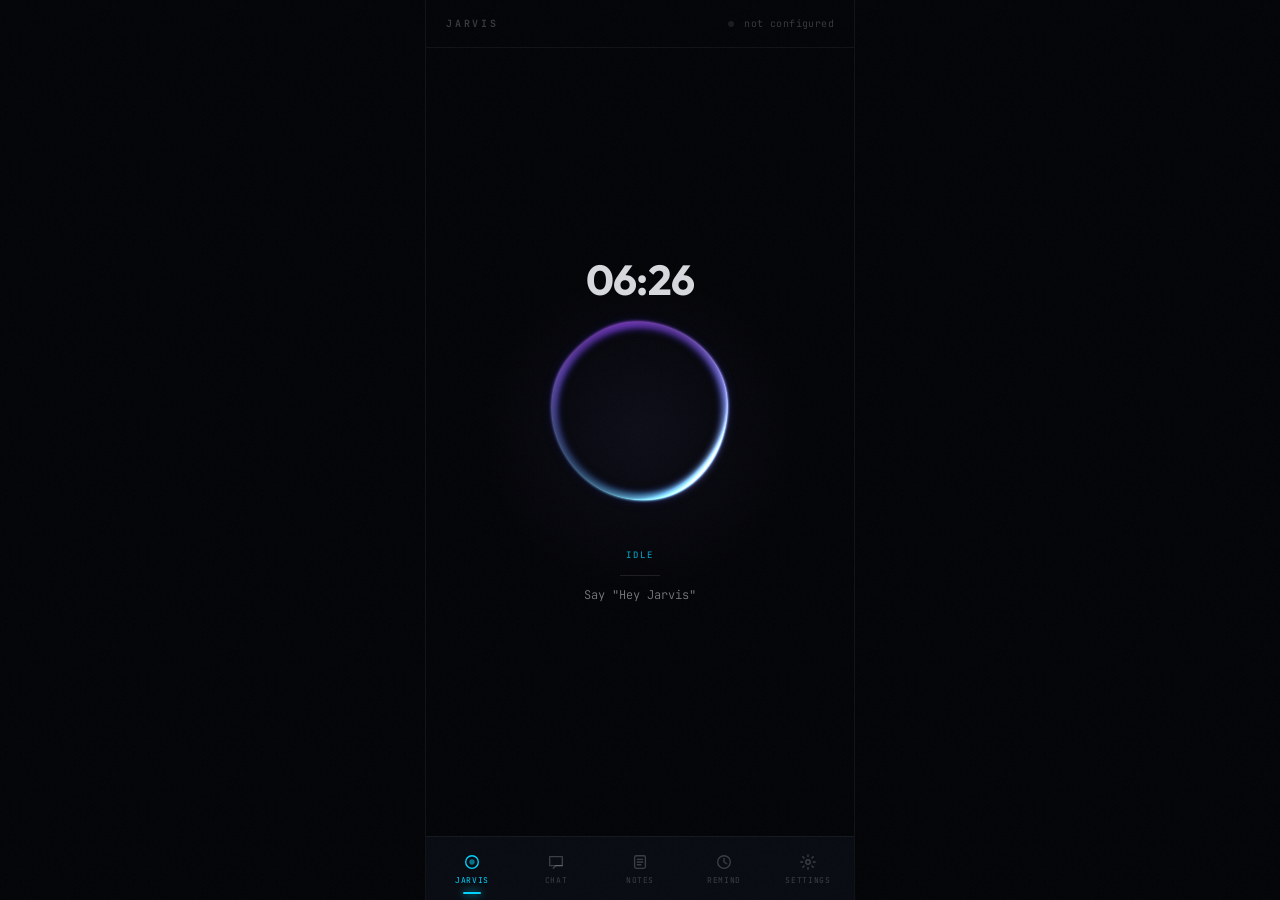
==== commit 97e77d71: "Adds time on top of orb" ====
--- a/web/index.html
+++ b/web/index.html
@@ -5,7 +5,7 @@
 <meta name="viewport" content="width=device-width, initial-scale=1.0">
 <title>Jarvis</title>
 <link rel="preconnect" href="https://fonts.googleapis.com">
-<link href="https://fonts.googleapis.com/css2?family=Syne:wght@400;500;600;700&family=DM+Mono:wght@300;400&display=swap" rel="stylesheet">
+<link href="https://fonts.googleapis.com/css2?family=Outfit:wght@300;400;500;600;700;800&family=JetBrains+Mono:wght@300;400;500&display=swap" rel="stylesheet">
 <link rel="stylesheet" href="../shared/styles.css">
 </head>
 <body>
@@ -23,10 +23,12 @@
   <!-- ORB SCREEN -->
   <div class="screen active" id="screen-orb">
     <div class="orb-screen">
+      <div class="orb-time" id="orbTime">00:00</div>
       <canvas id="orbCanvas" width="220" height="220"></canvas>
       <div class="orb-status">
         <span class="orb-label" id="orbLabel">Idle</span>
-        <span class="orb-sub"   id="orbSub">Say "Hey Jarvis"</span>
+        <div class="orb-divider"></div>
+        <span class="orb-sub" id="orbSub">Say "Hey Jarvis"</span>
       </div>
     </div>
   </div>
@@ -56,7 +58,7 @@
       </button>
     </div>
     <div class="chat-voice-row" id="chatVoiceRow" style="display:none">
-      <span class="voice-hint">Hold to speak, release to send</span>
+      <span class="voice-hint">Hold to speak</span>
       <button class="voice-hold-btn" id="chatMic" aria-label="Hold to speak">
         <svg width="24" height="24" viewBox="0 0 24 24" fill="none">
           <rect x="9" y="2" width="6" height="12" rx="3" fill="currentColor"/>
@@ -139,7 +141,7 @@
     </button>
   </nav>
 </div>
-<!-- orb.js must load before app.js — it defines initOrb() and setOrbState() -->
+<!-- orb.js must load before app.js -->
 <script src="../shared/orb.js"></script>
 <script src="../shared/app.js"></script>
 </body>
--- a/shared/styles.css
+++ b/shared/styles.css
@@ -1,36 +1,78 @@
-/* ── Variables ────────────────────────────────────────────────────────────── */
+/* ═══════════════════════════════════════════════════════════════════════════
+   JARVIS — Design System
+   Aesthetic: Tactical Luxury. A field terminal for a superhero.
+   Fonts: Outfit (display) + JetBrains Mono (data)
+   Direction: Deep void black, electric cyan accent, warm amber state color.
+   Every surface has intention. Every state change has weight.
+═══════════════════════════════════════════════════════════════════════════ */
+
+@import url('https://fonts.googleapis.com/css2?family=Outfit:wght@300;400;500;600;700;800&family=JetBrains+Mono:wght@300;400;500&display=swap');
+
+/* ── Variables ─────────────────────────────────────────────────────────── */
 :root {
-  --bg:      #000000;
-  --bg2:     #0a0a0a;
-  --bg3:     #111111;
-  --bg4:     #1a1a1a;
-  --border:  rgba(255,255,255,0.07);
-  --border2: rgba(255,255,255,0.12);
-  --text:    #f0ede8;
-  --text2:   rgba(240,237,232,0.55);
-  --text3:   rgba(240,237,232,0.28);
-  --accent:  #7F77DD;
-  --accent2: rgba(127,119,221,0.15);
-  --accent3: rgba(127,119,221,0.08);
-  --green:   #3ecf8e;
-  --red:     #ff6b6b;
-  --amber:   #f59e0b;
-  --nav-h:   60px;
+  /* Core surfaces */
+  --bg:      #030407;
+  --bg2:     #080b12;
+  --bg3:     #0d1018;
+  --bg4:     #131720;
+  --bg5:     #1a1f2e;
+
+  /* Borders */
+  --border:  rgba(255,255,255,0.055);
+  --border2: rgba(255,255,255,0.10);
+  --border3: rgba(255,255,255,0.18);
+
+  /* Text */
+  --text:    #eef0f6;
+  --text2:   rgba(238,240,246,0.50);
+  --text3:   rgba(238,240,246,0.22);
+  --text4:   rgba(238,240,246,0.10);
+
+  /* Accent — electric cyan */
+  --accent:     #00d4ff;
+  --accent-dim: rgba(0,212,255,0.12);
+  --accent-glow:rgba(0,212,255,0.08);
+
+  /* State colors */
+  --amber:   #f5a623;
+  --amber-dim: rgba(245,166,35,0.12);
+  --green:   #00e5a0;
+  --green-dim: rgba(0,229,160,0.10);
+  --red:     #ff4d6a;
+  --red-dim:   rgba(255,77,106,0.10);
+
+  /* Legacy purple kept for orb shader hue continuity */
+  --purple:  #7F77DD;
+
+  /* Layout */
+  --nav-h:   64px;
+  --header-h: 48px;
+  --radius:  10px;
+  --radius-lg: 14px;
+
+  /* Fonts */
+  --font-ui:   'Outfit', sans-serif;
+  --font-mono: 'JetBrains Mono', monospace;
 }
 
 [data-theme="light"] {
-  --bg:      #f8f7f5;
+  --bg:      #f0f2f7;
   --bg2:     #ffffff;
-  --bg3:     #f0ede8;
-  --bg4:     #e8e4dc;
+  --bg3:     #e8eaf2;
+  --bg4:     #dde0ed;
+  --bg5:     #d0d4e8;
   --border:  rgba(0,0,0,0.07);
   --border2: rgba(0,0,0,0.12);
-  --text:    #1a1814;
-  --text2:   rgba(26,24,20,0.55);
-  --text3:   rgba(26,24,20,0.35);
-}
-
-/* ── Reset ────────────────────────────────────────────────────────────────── */
+  --border3: rgba(0,0,0,0.20);
+  --text:    #0d1018;
+  --text2:   rgba(13,16,24,0.55);
+  --text3:   rgba(13,16,24,0.32);
+  --text4:   rgba(13,16,24,0.12);
+  --accent-dim: rgba(0,180,220,0.10);
+  --accent-glow: rgba(0,180,220,0.06);
+}
+
+/* ── Reset ─────────────────────────────────────────────────────────────── */
 *, *::before, *::after { box-sizing: border-box; margin: 0; padding: 0; }
 
 html, body {
@@ -38,258 +80,851 @@
   overflow: hidden;
   background: var(--bg);
   color: var(--text);
-  font-family: 'Syne', sans-serif;
+  font-family: var(--font-ui);
   font-size: 14px;
   -webkit-font-smoothing: antialiased;
-}
-
-/* ── App shell ────────────────────────────────────────────────────────────── */
+  -moz-osx-font-smoothing: grayscale;
+}
+
+/* Grain overlay — tactical texture */
+body::after {
+  content: '';
+  position: fixed;
+  inset: 0;
+  pointer-events: none;
+  z-index: 9999;
+  opacity: 0.028;
+  background-image: url("data:image/svg+xml,%3Csvg viewBox='0 0 256 256' xmlns='http://www.w3.org/2000/svg'%3E%3Cfilter id='noise'%3E%3CfeTurbulence type='fractalNoise' baseFrequency='0.9' numOctaves='4' stitchTiles='stitch'/%3E%3C/filter%3E%3Crect width='100%25' height='100%25' filter='url(%23noise)'/%3E%3C/svg%3E");
+  background-size: 128px 128px;
+}
+
+/* ── App shell ─────────────────────────────────────────────────────────── */
 .app {
   display: flex;
   flex-direction: column;
   height: 100vh;
-  max-width: 420px;
+  max-width: 430px;
   margin: 0 auto;
-  border-left: 0.5px solid var(--border);
+  position: relative;
+  border-left:  0.5px solid var(--border);
   border-right: 0.5px solid var(--border);
 }
 
-/* ── App header ───────────────────────────────────────────────────────────── */
+/* ── App header ────────────────────────────────────────────────────────── */
 .app-header {
-  height: 48px;
+  height: var(--header-h);
   display: flex;
   align-items: center;
   justify-content: space-between;
-  padding: 0 18px;
+  padding: 0 20px;
   border-bottom: 0.5px solid var(--border);
   flex-shrink: 0;
-}
+  background: var(--bg);
+  position: relative;
+  z-index: 10;
+}
+
 .app-logo {
-  font-size: 11px;
+  font-size: 10px;
   font-weight: 700;
-  letter-spacing: 0.2em;
-  color: var(--text3);
-}
-.header-right { display: flex; align-items: center; gap: 8px; }
-.status-dot { width: 6px; height: 6px; border-radius: 50%; background: var(--text3); }
-.status-dot.online  { background: var(--green); }
-.status-dot.loading { background: var(--amber); animation: pulse 1s infinite; }
-@keyframes pulse { 0%,100%{opacity:1} 50%{opacity:0.3} }
-.status-txt { font-size: 10px; color: var(--text3); font-family: 'DM Mono', monospace; }
-
-/* ── Screens ──────────────────────────────────────────────────────────────── */
-.screen { display: none; flex-direction: column; flex: 1; overflow: hidden; animation: fadeIn 0.18s ease; }
+  letter-spacing: 0.28em;
+  color: var(--text3);
+  font-family: var(--font-mono);
+}
+
+.header-right { display: flex; align-items: center; gap: 10px; }
+
+.status-dot {
+  width: 6px; height: 6px;
+  border-radius: 50%;
+  background: var(--text4);
+  transition: background 0.4s, box-shadow 0.4s;
+}
+.status-dot.online {
+  background: var(--green);
+  box-shadow: 0 0 8px var(--green);
+}
+.status-dot.loading {
+  background: var(--amber);
+  animation: pulse-dot 1.2s ease-in-out infinite;
+}
+@keyframes pulse-dot {
+  0%,100% { opacity: 1; box-shadow: 0 0 0px var(--amber); }
+  50%      { opacity: 0.5; box-shadow: 0 0 10px var(--amber); }
+}
+
+.status-txt {
+  font-size: 10px;
+  color: var(--text3);
+  font-family: var(--font-mono);
+  letter-spacing: 0.04em;
+}
+
+/* ── Screens ───────────────────────────────────────────────────────────── */
+.screen {
+  display: none;
+  flex-direction: column;
+  flex: 1;
+  overflow: hidden;
+  animation: screenIn 0.2s cubic-bezier(0.22,1,0.36,1);
+}
 .screen.active { display: flex; }
-@keyframes fadeIn { from{opacity:0;transform:translateY(5px)} to{opacity:1;transform:translateY(0)} }
+
+@keyframes screenIn {
+  from { opacity: 0; transform: translateY(6px); }
+  to   { opacity: 1; transform: translateY(0); }
+}
 
 .screen-header {
-  display: flex; align-items: center; justify-content: space-between;
-  padding: 16px 18px 12px;
+  display: flex;
+  align-items: center;
+  justify-content: space-between;
+  padding: 18px 20px 14px;
   border-bottom: 0.5px solid var(--border);
   flex-shrink: 0;
 }
-.screen-title { font-size: 15px; font-weight: 600; letter-spacing: 0.03em; }
+
+.screen-title {
+  font-size: 13px;
+  font-weight: 600;
+  letter-spacing: 0.12em;
+  text-transform: uppercase;
+  color: var(--text2);
+  font-family: var(--font-mono);
+}
+
 .header-btn {
-  width: 28px; height: 28px;
-  border: 0.5px solid var(--border2); background: var(--bg3); color: var(--text2);
-  border-radius: 8px; cursor: pointer; font-size: 15px;
+  width: 30px; height: 30px;
+  border: 0.5px solid var(--border2);
+  background: var(--bg3);
+  color: var(--text2);
+  border-radius: 8px;
+  cursor: pointer;
+  font-size: 14px;
   display: flex; align-items: center; justify-content: center;
   transition: all 0.15s;
-}
-.header-btn:hover { background: var(--bg4); color: var(--text); border-color: var(--accent); }
-
-/* ── Orb screen ───────────────────────────────────────────────────────────── */
+  font-family: var(--font-ui);
+}
+.header-btn:hover {
+  background: var(--bg4);
+  color: var(--text);
+  border-color: var(--accent);
+  box-shadow: 0 0 12px var(--accent-glow);
+}
+
+/* ── ORB SCREEN ────────────────────────────────────────────────────────── */
 .orb-screen {
-  display: flex; flex-direction: column; align-items: center;
-  justify-content: center; flex: 1; gap: 18px; padding: 0 20px 16px; overflow: hidden;
-}
-#orbCanvas { display: block; }
-.orb-status { display: flex; flex-direction: column; align-items: center; gap: 4px; }
-.orb-label { font-size: 11px; font-weight: 700; letter-spacing: 0.12em; text-transform: uppercase; color: rgba(200,190,255,0.8); }
-.orb-sub   { font-size: 11px; color: var(--text3); font-family: 'DM Mono', monospace; }
-.orb-input-row { display: flex; width: 100%; gap: 8px; }
-.orb-input {
-  flex: 1; background: var(--bg3); border: 0.5px solid var(--border);
-  border-radius: 10px; padding: 10px 14px; color: var(--text);
-  font-family: 'Syne', sans-serif; font-size: 13px; outline: none; transition: border-color 0.15s;
-}
-.orb-input:focus { border-color: var(--accent); }
-.orb-input::placeholder { color: var(--text3); }
-.orb-send {
-  width: 40px; height: 40px; border-radius: 10px; background: var(--accent); border: none;
-  color: #fff; cursor: pointer; display: flex; align-items: center; justify-content: center;
-  transition: opacity 0.15s; flex-shrink: 0;
-}
-.orb-send:hover { opacity: 0.85; }
-.orb-send:disabled { opacity: 0.35; cursor: not-allowed; }
-.orb-reply {
-  width: 100%; min-height: 36px; font-size: 12px; color: var(--text2);
-  line-height: 1.6; text-align: center; font-family: 'DM Mono', monospace; padding: 0 4px;
-}
-
-/* ── Chat screen ──────────────────────────────────────────────────────────── */
+  display: flex;
+  flex-direction: column;
+  align-items: center;
+  justify-content: center;
+  flex: 1;
+  gap: 0;
+  padding: 0 24px 20px;
+  overflow: hidden;
+  position: relative;
+}
+
+/* Ambient glow behind orb — state-driven via JS class on .orb-screen */
+.orb-screen::before {
+  content: '';
+  position: absolute;
+  width: 320px; height: 320px;
+  border-radius: 50%;
+  background: radial-gradient(circle, var(--orb-glow, rgba(127,119,221,0.08)) 0%, transparent 70%);
+  pointer-events: none;
+  transition: background 1.2s ease;
+  z-index: 0;
+}
+
+.orb-screen.state-listening::before { --orb-glow: rgba(0,212,255,0.10); }
+.orb-screen.state-thinking::before  { --orb-glow: rgba(127,119,221,0.13); }
+.orb-screen.state-speaking::before  { --orb-glow: rgba(245,166,35,0.10); }
+
+#orbCanvas {
+  display: block;
+  position: relative;
+  z-index: 1;
+}
+
+.orb-status {
+  display: flex;
+  flex-direction: column;
+  align-items: center;
+  gap: 10px;
+  margin-top: 28px;
+  position: relative;
+  z-index: 1;
+  width: 100%;
+}
+
+/* Large ambient time display */
+.orb-time {
+  font-size: 42px;
+  font-weight: 700;
+  letter-spacing: -0.02em;
+  color: var(--text);
+  font-family: var(--font-ui);
+  line-height: 1;
+  opacity: 0.9;
+}
+
+.orb-label {
+  font-size: 9px;
+  font-weight: 500;
+  letter-spacing: 0.22em;
+  text-transform: uppercase;
+  color: var(--accent);
+  font-family: var(--font-mono);
+  opacity: 0.7;
+  transition: color 0.6s;
+}
+
+.orb-screen.state-listening .orb-label { color: var(--accent); opacity: 1; }
+.orb-screen.state-thinking  .orb-label { color: var(--purple); opacity: 1; }
+.orb-screen.state-speaking  .orb-label { color: var(--amber);  opacity: 1; }
+
+.orb-sub {
+  font-size: 12px;
+  color: var(--text2);
+  font-family: var(--font-mono);
+  font-weight: 300;
+  text-align: center;
+  max-width: 280px;
+  line-height: 1.6;
+  min-height: 20px;
+  transition: color 0.4s;
+}
+
+/* Scanline separator */
+.orb-divider {
+  width: 40px;
+  height: 1px;
+  background: var(--border2);
+  margin: 4px auto 0;
+}
+
+/* ── CHAT SCREEN ───────────────────────────────────────────────────────── */
 .chat-messages {
-  flex: 1; overflow-y: auto; padding: 14px;
-  display: flex; flex-direction: column; gap: 10px;
-  scrollbar-width: thin; scrollbar-color: var(--bg4) transparent;
-}
-.msg { display: flex; flex-direction: column; max-width: 82%; animation: fadeIn 0.15s ease; }
+  flex: 1;
+  overflow-y: auto;
+  padding: 16px;
+  display: flex;
+  flex-direction: column;
+  gap: 12px;
+  scrollbar-width: thin;
+  scrollbar-color: var(--bg5) transparent;
+}
+
+.msg {
+  display: flex;
+  flex-direction: column;
+  max-width: 80%;
+  animation: msgIn 0.18s cubic-bezier(0.22,1,0.36,1);
+}
+@keyframes msgIn {
+  from { opacity: 0; transform: translateY(8px) scale(0.98); }
+  to   { opacity: 1; transform: translateY(0) scale(1); }
+}
+
 .msg.user      { align-self: flex-end;   align-items: flex-end; }
-.msg.assistant { align-self: flex-start; }
-.msg-bubble { padding: 9px 13px; border-radius: 12px; font-size: 13px; line-height: 1.55; }
-.msg.user      .msg-bubble { background: var(--accent2); border: 0.5px solid rgba(127,119,221,0.25); color: var(--text); border-radius: 12px 12px 2px 12px; }
-.msg.assistant .msg-bubble { background: var(--bg3); border: 0.5px solid var(--border); color: var(--text); border-radius: 12px 12px 12px 2px; }
-.msg-time { font-size: 10px; color: var(--text3); margin-top: 3px; font-family: 'DM Mono', monospace; padding: 0 3px; }
-.chat-input-row { display: flex; gap: 8px; padding: 10px 14px; border-top: 0.5px solid var(--border); flex-shrink: 0; }
+.msg.assistant { align-self: flex-start; align-items: flex-start; }
+
+/* Assistant role indicator */
+.msg.assistant::before {
+  content: 'J';
+  display: inline-flex;
+  align-items: center;
+  justify-content: center;
+  width: 18px; height: 18px;
+  border-radius: 5px;
+  background: var(--accent-dim);
+  border: 0.5px solid rgba(0,212,255,0.2);
+  font-size: 9px;
+  font-weight: 700;
+  color: var(--accent);
+  font-family: var(--font-mono);
+  margin-bottom: 5px;
+  letter-spacing: 0;
+}
+
+.msg-bubble {
+  padding: 10px 14px;
+  border-radius: var(--radius-lg);
+  font-size: 13px;
+  line-height: 1.6;
+  font-weight: 400;
+}
+
+.msg.user .msg-bubble {
+  background: var(--bg4);
+  border: 0.5px solid var(--border3);
+  color: var(--text);
+  border-radius: var(--radius-lg) var(--radius-lg) 3px var(--radius-lg);
+}
+
+.msg.assistant .msg-bubble {
+  background: var(--bg3);
+  border: 0.5px solid var(--border);
+  color: var(--text);
+  border-radius: var(--radius-lg) var(--radius-lg) var(--radius-lg) 3px;
+}
+
+.msg-time {
+  font-size: 9px;
+  color: var(--text3);
+  margin-top: 4px;
+  font-family: var(--font-mono);
+  padding: 0 2px;
+  letter-spacing: 0.04em;
+}
+
+/* Chat input */
+.chat-input-row {
+  display: flex;
+  gap: 8px;
+  padding: 12px 16px;
+  border-top: 0.5px solid var(--border);
+  flex-shrink: 0;
+  background: var(--bg);
+}
+
 .chat-input {
-  flex: 1; background: var(--bg3); border: 0.5px solid var(--border);
-  border-radius: 10px; padding: 9px 13px; color: var(--text);
-  font-family: 'Syne', sans-serif; font-size: 13px; outline: none; transition: border-color 0.15s;
-}
-.chat-input:focus { border-color: var(--accent); }
+  flex: 1;
+  background: var(--bg3);
+  border: 0.5px solid var(--border2);
+  border-radius: var(--radius);
+  padding: 10px 14px;
+  color: var(--text);
+  font-family: var(--font-ui);
+  font-size: 13px;
+  outline: none;
+  transition: border-color 0.15s, box-shadow 0.15s;
+}
+.chat-input:focus {
+  border-color: var(--accent);
+  box-shadow: 0 0 0 3px var(--accent-glow);
+}
 .chat-input::placeholder { color: var(--text3); }
+
 .chat-send {
-  width: 38px; height: 38px; border-radius: 10px; background: var(--accent); border: none;
-  color: #fff; cursor: pointer; display: flex; align-items: center; justify-content: center;
-  flex-shrink: 0; transition: opacity 0.15s;
-}
-.chat-send:hover { opacity: 0.85; }
-.chat-send:disabled { opacity: 0.35; cursor: not-allowed; }
-.typing-dots span { display: inline-block; width: 4px; height: 4px; border-radius: 50%; background: var(--text3); margin: 0 2px; animation: dot 1.2s infinite; }
+  width: 40px; height: 40px;
+  border-radius: var(--radius);
+  background: var(--accent);
+  border: none;
+  color: #000;
+  cursor: pointer;
+  display: flex; align-items: center; justify-content: center;
+  flex-shrink: 0;
+  transition: opacity 0.15s, box-shadow 0.15s;
+}
+.chat-send:hover { opacity: 0.85; box-shadow: 0 0 16px rgba(0,212,255,0.3); }
+.chat-send:disabled { opacity: 0.3; cursor: not-allowed; box-shadow: none; }
+
+/* Typing indicator */
+.typing-dots span {
+  display: inline-block;
+  width: 4px; height: 4px;
+  border-radius: 50%;
+  background: var(--text3);
+  margin: 0 2px;
+  animation: dot 1.2s infinite;
+}
 .typing-dots span:nth-child(2) { animation-delay: 0.2s; }
 .typing-dots span:nth-child(3) { animation-delay: 0.4s; }
-@keyframes dot { 0%,80%,100%{transform:translateY(0)} 40%{transform:translateY(-4px)} }
-
-/* ── Notes screen ─────────────────────────────────────────────────────────── */
-.search-row { padding: 10px 14px 6px; flex-shrink: 0; }
+@keyframes dot {
+  0%,80%,100% { transform: translateY(0); opacity: 0.4; }
+  40%          { transform: translateY(-5px); opacity: 1; }
+}
+
+/* ── NOTES SCREEN ──────────────────────────────────────────────────────── */
+.search-row {
+  padding: 12px 16px 8px;
+  flex-shrink: 0;
+}
+
 .search-input {
-  width: 100%; background: var(--bg3); border: 0.5px solid var(--border);
-  border-radius: 8px; padding: 8px 12px; color: var(--text);
-  font-family: 'Syne', sans-serif; font-size: 12px; outline: none; transition: border-color 0.15s;
-}
-.search-input:focus { border-color: var(--accent); }
+  width: 100%;
+  background: var(--bg3);
+  border: 0.5px solid var(--border);
+  border-radius: var(--radius);
+  padding: 9px 13px;
+  color: var(--text);
+  font-family: var(--font-ui);
+  font-size: 13px;
+  outline: none;
+  transition: border-color 0.15s, box-shadow 0.15s;
+}
+.search-input:focus {
+  border-color: var(--accent);
+  box-shadow: 0 0 0 3px var(--accent-glow);
+}
 .search-input::placeholder { color: var(--text3); }
+
 .list-container {
-  flex: 1; overflow-y: auto; padding: 8px 14px 14px;
-  display: flex; flex-direction: column; gap: 7px;
-  scrollbar-width: thin; scrollbar-color: var(--bg4) transparent;
-}
+  flex: 1;
+  overflow-y: auto;
+  padding: 8px 16px 16px;
+  display: flex;
+  flex-direction: column;
+  gap: 8px;
+  scrollbar-width: thin;
+  scrollbar-color: var(--bg5) transparent;
+}
+
 .note-card {
-  background: var(--bg3); border: 0.5px solid var(--border);
-  border-radius: 10px; padding: 12px 14px; cursor: pointer;
-  transition: border-color 0.15s, background 0.15s; animation: fadeIn 0.15s ease;
-}
-.note-card:hover { border-color: var(--border2); background: var(--bg4); }
-.note-card-title { font-size: 13px; font-weight: 500; color: var(--text); margin-bottom: 4px; white-space: nowrap; overflow: hidden; text-overflow: ellipsis; }
-.note-card-preview { font-size: 11px; color: var(--text3); line-height: 1.5; display: -webkit-box; -webkit-line-clamp: 2; -webkit-box-orient: vertical; overflow: hidden; font-family: 'DM Mono', monospace; }
-.note-card-meta { font-size: 10px; color: var(--text3); margin-top: 7px; font-family: 'DM Mono', monospace; }
-.note-card-delete { float: right; background: none; border: none; color: var(--text3); cursor: pointer; font-size: 13px; padding: 2px 4px; border-radius: 4px; transition: color 0.15s; }
-.note-card-delete:hover { color: var(--red); }
-.empty-state { display: flex; flex-direction: column; align-items: center; justify-content: center; flex: 1; gap: 8px; color: var(--text3); font-size: 12px; padding: 40px 0; }
-
-/* ── Reminders screen ─────────────────────────────────────────────────────── */
-.reminder-row { display: flex; align-items: center; gap: 10px; background: var(--bg3); border: 0.5px solid var(--border); border-radius: 10px; padding: 11px 13px; animation: fadeIn 0.15s ease; }
-.reminder-dot { width: 7px; height: 7px; border-radius: 50%; background: var(--accent); flex-shrink: 0; }
-.reminder-dot.fired { background: var(--text3); }
+  background: var(--bg3);
+  border: 0.5px solid var(--border);
+  border-left: 2px solid var(--border2);
+  border-radius: var(--radius);
+  padding: 13px 14px 12px 16px;
+  cursor: pointer;
+  transition: border-color 0.2s, background 0.2s, border-left-color 0.2s;
+  animation: screenIn 0.18s ease;
+  position: relative;
+}
+.note-card:hover {
+  border-color: var(--border2);
+  border-left-color: var(--accent);
+  background: var(--bg4);
+}
+
+.note-card-title {
+  font-size: 13px;
+  font-weight: 600;
+  color: var(--text);
+  margin-bottom: 5px;
+  white-space: nowrap;
+  overflow: hidden;
+  text-overflow: ellipsis;
+  padding-right: 24px;
+}
+.note-card-preview {
+  font-size: 11px;
+  color: var(--text3);
+  line-height: 1.55;
+  display: -webkit-box;
+  -webkit-line-clamp: 2;
+  -webkit-box-orient: vertical;
+  overflow: hidden;
+  font-family: var(--font-mono);
+  font-weight: 300;
+}
+.note-card-meta {
+  font-size: 10px;
+  color: var(--text4);
+  margin-top: 8px;
+  font-family: var(--font-mono);
+  letter-spacing: 0.04em;
+}
+.note-card-delete {
+  position: absolute;
+  top: 11px; right: 11px;
+  background: none;
+  border: none;
+  color: var(--text4);
+  cursor: pointer;
+  font-size: 12px;
+  padding: 3px 5px;
+  border-radius: 5px;
+  transition: color 0.15s, background 0.15s;
+  line-height: 1;
+}
+.note-card-delete:hover {
+  color: var(--red);
+  background: var(--red-dim);
+}
+
+.empty-state {
+  display: flex;
+  flex-direction: column;
+  align-items: center;
+  justify-content: center;
+  flex: 1;
+  gap: 10px;
+  color: var(--text3);
+  font-size: 12px;
+  padding: 40px 0;
+  font-family: var(--font-mono);
+}
+.empty-state div { font-size: 28px; opacity: 0.4; }
+
+/* ── REMINDERS SCREEN ──────────────────────────────────────────────────── */
+.reminder-row {
+  display: flex;
+  align-items: center;
+  gap: 12px;
+  background: var(--bg3);
+  border: 0.5px solid var(--border);
+  border-radius: var(--radius);
+  padding: 13px 14px;
+  animation: screenIn 0.18s ease;
+  transition: border-color 0.15s;
+}
+.reminder-row:hover { border-color: var(--border2); }
+
+.reminder-dot {
+  width: 7px; height: 7px;
+  border-radius: 50%;
+  background: var(--accent);
+  box-shadow: 0 0 8px var(--accent);
+  flex-shrink: 0;
+  transition: background 0.3s, box-shadow 0.3s;
+}
+.reminder-dot.fired {
+  background: var(--text4);
+  box-shadow: none;
+}
+
 .reminder-body { flex: 1; min-width: 0; }
-.reminder-text { font-size: 13px; color: var(--text); white-space: nowrap; overflow: hidden; text-overflow: ellipsis; }
-.reminder-text.fired { color: var(--text3); text-decoration: line-through; }
-.reminder-when { font-size: 10px; color: var(--text3); margin-top: 2px; font-family: 'DM Mono', monospace; }
-.reminder-pill { font-size: 10px; padding: 2px 8px; border-radius: 8px; background: var(--accent3); color: var(--accent); border: 0.5px solid rgba(127,119,221,0.2); white-space: nowrap; flex-shrink: 0; }
-.reminder-pill.soon { background: rgba(245,158,11,0.08); color: var(--amber); border-color: rgba(245,158,11,0.2); }
-.reminder-pill.done { background: rgba(62,207,142,0.08); color: var(--green); border-color: rgba(62,207,142,0.2); }
-.reminder-delete { background: none; border: none; color: var(--text3); cursor: pointer; font-size: 13px; padding: 2px 4px; border-radius: 4px; transition: color 0.15s; flex-shrink: 0; }
-.reminder-delete:hover { color: var(--red); }
-
-/* ── Settings screen ──────────────────────────────────────────────────────── */
-.settings-body { flex: 1; overflow-y: auto; padding: 18px; display: flex; flex-direction: column; gap: 14px; }
-.settings-group { display: flex; flex-direction: column; gap: 6px; }
-.settings-label { font-size: 10px; letter-spacing: 0.1em; text-transform: uppercase; color: var(--text3); }
-.settings-input { background: var(--bg3); border: 0.5px solid var(--border); border-radius: 8px; padding: 9px 12px; color: var(--text); font-family: 'DM Mono', monospace; font-size: 12px; outline: none; transition: border-color 0.15s; }
-.settings-input:focus { border-color: var(--accent); }
+.reminder-text {
+  font-size: 13px;
+  color: var(--text);
+  white-space: nowrap;
+  overflow: hidden;
+  text-overflow: ellipsis;
+  font-weight: 400;
+}
+.reminder-text.fired {
+  color: var(--text3);
+  text-decoration: line-through;
+}
+.reminder-when {
+  font-size: 10px;
+  color: var(--text3);
+  margin-top: 3px;
+  font-family: var(--font-mono);
+  letter-spacing: 0.03em;
+}
+
+.reminder-pill {
+  font-size: 10px;
+  padding: 3px 9px;
+  border-radius: 20px;
+  background: var(--accent-dim);
+  color: var(--accent);
+  border: 0.5px solid rgba(0,212,255,0.15);
+  white-space: nowrap;
+  flex-shrink: 0;
+  font-family: var(--font-mono);
+  letter-spacing: 0.03em;
+}
+.reminder-pill.soon {
+  background: var(--amber-dim);
+  color: var(--amber);
+  border-color: rgba(245,166,35,0.2);
+}
+.reminder-pill.done {
+  background: var(--green-dim);
+  color: var(--green);
+  border-color: rgba(0,229,160,0.15);
+}
+
+.reminder-delete {
+  background: none;
+  border: none;
+  color: var(--text4);
+  cursor: pointer;
+  font-size: 12px;
+  padding: 3px 5px;
+  border-radius: 5px;
+  transition: color 0.15s, background 0.15s;
+  flex-shrink: 0;
+}
+.reminder-delete:hover {
+  color: var(--red);
+  background: var(--red-dim);
+}
+
+/* ── SETTINGS SCREEN ───────────────────────────────────────────────────── */
+.settings-body {
+  flex: 1;
+  overflow-y: auto;
+  padding: 20px;
+  display: flex;
+  flex-direction: column;
+  gap: 16px;
+}
+
+.settings-group { display: flex; flex-direction: column; gap: 7px; }
+
+.settings-label {
+  font-size: 9px;
+  letter-spacing: 0.18em;
+  text-transform: uppercase;
+  color: var(--text3);
+  font-family: var(--font-mono);
+}
+
+.settings-input {
+  background: var(--bg3);
+  border: 0.5px solid var(--border2);
+  border-radius: var(--radius);
+  padding: 10px 13px;
+  color: var(--text);
+  font-family: var(--font-mono);
+  font-size: 12px;
+  outline: none;
+  transition: border-color 0.15s, box-shadow 0.15s;
+}
+.settings-input:focus {
+  border-color: var(--accent);
+  box-shadow: 0 0 0 3px var(--accent-glow);
+}
+
 .theme-toggle { display: flex; gap: 8px; }
-.theme-btn { flex: 1; padding: 8px; border-radius: 8px; border: 0.5px solid var(--border); background: var(--bg3); color: var(--text2); font-family: 'Syne', sans-serif; font-size: 12px; cursor: pointer; transition: all 0.15s; }
-.theme-btn.active { background: var(--accent2); border-color: var(--accent); color: var(--text); }
-.save-btn { width: 100%; padding: 10px; background: var(--accent); border: none; border-radius: 8px; color: #fff; font-family: 'Syne', sans-serif; font-size: 13px; font-weight: 600; cursor: pointer; transition: opacity 0.15s; }
-.save-btn:hover { opacity: 0.85; }
-.settings-status { font-size: 11px; color: var(--green); text-align: center; min-height: 16px; font-family: 'DM Mono', monospace; }
-.settings-divider { font-size: 10px; letter-spacing: 0.1em; text-transform: uppercase; color: var(--text3); padding-top: 4px; border-top: 0.5px solid var(--border); }
-.test-btn { width: 100%; padding: 10px; background: var(--bg3); border: 0.5px solid var(--border2); border-radius: 8px; color: var(--text2); font-family: 'Syne', sans-serif; font-size: 13px; cursor: pointer; transition: all 0.15s; }
+.theme-btn {
+  flex: 1;
+  padding: 9px;
+  border-radius: var(--radius);
+  border: 0.5px solid var(--border);
+  background: var(--bg3);
+  color: var(--text2);
+  font-family: var(--font-ui);
+  font-size: 12px;
+  font-weight: 500;
+  cursor: pointer;
+  transition: all 0.15s;
+  letter-spacing: 0.04em;
+}
+.theme-btn.active {
+  background: var(--accent-dim);
+  border-color: var(--accent);
+  color: var(--accent);
+}
+
+.save-btn {
+  width: 100%;
+  padding: 11px;
+  background: var(--accent);
+  border: none;
+  border-radius: var(--radius);
+  color: #000;
+  font-family: var(--font-ui);
+  font-size: 13px;
+  font-weight: 700;
+  cursor: pointer;
+  letter-spacing: 0.06em;
+  transition: opacity 0.15s, box-shadow 0.15s;
+}
+.save-btn:hover {
+  opacity: 0.88;
+  box-shadow: 0 0 20px rgba(0,212,255,0.25);
+}
+
+.settings-status {
+  font-size: 11px;
+  color: var(--green);
+  text-align: center;
+  min-height: 16px;
+  font-family: var(--font-mono);
+  letter-spacing: 0.04em;
+}
+
+.settings-divider {
+  font-size: 9px;
+  letter-spacing: 0.18em;
+  text-transform: uppercase;
+  color: var(--text3);
+  padding-top: 6px;
+  border-top: 0.5px solid var(--border);
+  font-family: var(--font-mono);
+}
+
+.test-btn {
+  width: 100%;
+  padding: 10px;
+  background: var(--bg3);
+  border: 0.5px solid var(--border2);
+  border-radius: var(--radius);
+  color: var(--text2);
+  font-family: var(--font-ui);
+  font-size: 13px;
+  font-weight: 500;
+  cursor: pointer;
+  transition: all 0.15s;
+}
 .test-btn:hover { border-color: var(--accent); color: var(--text); }
-.connection-status { font-size: 11px; text-align: center; min-height: 16px; font-family: 'DM Mono', monospace; }
+
+.connection-status {
+  font-size: 11px;
+  text-align: center;
+  min-height: 16px;
+  font-family: var(--font-mono);
+  letter-spacing: 0.04em;
+}
 .connection-status.ok    { color: var(--green); }
 .connection-status.error { color: var(--red); }
 
-/* ── Bottom nav ───────────────────────────────────────────────────────────── */
-.bottom-nav { display: flex; height: var(--nav-h); border-top: 0.5px solid var(--border); background: var(--bg); flex-shrink: 0; }
-.nav-btn { flex: 1; display: flex; flex-direction: column; align-items: center; justify-content: center; gap: 3px; background: none; border: none; color: var(--text3); cursor: pointer; font-family: 'Syne', sans-serif; font-size: 9px; letter-spacing: 0.05em; transition: color 0.15s; padding: 5px 0; }
-.nav-btn:hover  { color: var(--text2); }
-.nav-btn.active { color: var(--accent); }
-
-/* ── Modal ────────────────────────────────────────────────────────────────── */
-.modal-overlay { position: fixed; inset: 0; background: rgba(0,0,0,0.7); display: flex; align-items: flex-end; z-index: 100; animation: fadeIn 0.15s ease; }
-.modal { width: 100%; max-width: 420px; margin: 0 auto; background: var(--bg2); border-top: 0.5px solid var(--border2); border-radius: 16px 16px 0 0; padding: 20px; display: flex; flex-direction: column; gap: 12px; animation: slideUp 0.2s ease; }
-@keyframes slideUp { from{transform:translateY(100%)} to{transform:translateY(0)} }
-.modal-title { font-size: 14px; font-weight: 600; }
-.modal-input { background: var(--bg3); border: 0.5px solid var(--border); border-radius: 8px; padding: 9px 12px; color: var(--text); font-family: 'Syne', sans-serif; font-size: 13px; outline: none; width: 100%; transition: border-color 0.15s; }
-.modal-input:focus { border-color: var(--accent); }
-.modal-textarea { resize: vertical; min-height: 70px; font-family: 'DM Mono', monospace; font-size: 12px; }
-.modal-actions { display: flex; gap: 8px; }
-.modal-btn { flex: 1; padding: 10px; border-radius: 8px; font-family: 'Syne', sans-serif; font-size: 13px; font-weight: 500; cursor: pointer; transition: all 0.15s; }
-.modal-btn.primary   { background: var(--accent); border: none; color: #fff; }
-.modal-btn.primary:hover { opacity: 0.85; }
-.modal-btn.secondary { background: var(--bg3); border: 0.5px solid var(--border2); color: var(--text2); }
-.modal-btn.secondary:hover { border-color: var(--accent); color: var(--text); }
-
-/* ── Orb hold button ──────────────────────────────────────────────────────── */
-.orb-hold-btn {
+/* ── BOTTOM NAV ────────────────────────────────────────────────────────── */
+.bottom-nav {
+  display: flex;
+  height: var(--nav-h);
+  border-top: 0.5px solid var(--border);
+  background: var(--bg2);
+  flex-shrink: 0;
+  padding: 0 4px;
+}
+
+.nav-btn {
+  flex: 1;
   display: flex;
   flex-direction: column;
   align-items: center;
   justify-content: center;
-  gap: 8px;
-  width: 100px; height: 100px;
-  border-radius: 50%;
+  gap: 4px;
+  background: none;
+  border: none;
+  color: var(--text3);
+  cursor: pointer;
+  font-family: var(--font-mono);
+  font-size: 8px;
+  letter-spacing: 0.08em;
+  text-transform: uppercase;
+  transition: color 0.15s;
+  padding: 6px 0;
+  position: relative;
+}
+.nav-btn:hover { color: var(--text2); }
+.nav-btn.active { color: var(--accent); }
+
+/* Active pill indicator */
+.nav-btn.active::after {
+  content: '';
+  position: absolute;
+  bottom: 6px;
+  left: 50%;
+  transform: translateX(-50%);
+  width: 18px; height: 2px;
+  border-radius: 1px;
+  background: var(--accent);
+  box-shadow: 0 0 8px var(--accent);
+}
+
+/* ── MODAL ─────────────────────────────────────────────────────────────── */
+.modal-overlay {
+  position: fixed;
+  inset: 0;
+  background: rgba(3,4,7,0.75);
+  backdrop-filter: blur(4px);
+  display: flex;
+  align-items: flex-end;
+  z-index: 100;
+  animation: overlayIn 0.18s ease;
+}
+@keyframes overlayIn { from { opacity: 0; } to { opacity: 1; } }
+
+.modal {
+  width: 100%;
+  max-width: 430px;
+  margin: 0 auto;
+  background: var(--bg2);
+  border-top: 0.5px solid var(--border2);
+  border-radius: 18px 18px 0 0;
+  padding: 22px 20px 28px;
+  display: flex;
+  flex-direction: column;
+  gap: 13px;
+  animation: sheetUp 0.22s cubic-bezier(0.22,1,0.36,1);
+}
+@keyframes sheetUp {
+  from { transform: translateY(100%); }
+  to   { transform: translateY(0); }
+}
+
+/* Handle bar */
+.modal::before {
+  content: '';
+  display: block;
+  width: 36px; height: 3px;
+  border-radius: 2px;
+  background: var(--border3);
+  margin: -8px auto 2px;
+}
+
+.modal-title {
+  font-size: 15px;
+  font-weight: 600;
+  letter-spacing: 0.01em;
+}
+
+.modal-input {
   background: var(--bg3);
   border: 0.5px solid var(--border2);
-  color: var(--text3);
-  cursor: pointer;
-  font-family: 'Syne', sans-serif;
-  font-size: 10px;
-  letter-spacing: 0.06em;
-  text-transform: uppercase;
-  transition: all 0.2s;
-  user-select: none;
-  -webkit-user-select: none;
-  touch-action: none;
-}
-.orb-hold-btn:hover { border-color: var(--accent); color: var(--accent); background: var(--accent3); }
-.orb-hold-btn.recording {
-  background: var(--accent2);
+  border-radius: var(--radius);
+  padding: 10px 13px;
+  color: var(--text);
+  font-family: var(--font-ui);
+  font-size: 13px;
+  outline: none;
+  width: 100%;
+  transition: border-color 0.15s, box-shadow 0.15s;
+}
+.modal-input:focus {
   border-color: var(--accent);
-  color: var(--accent);
-  animation: mic-pulse 0.8s infinite;
-}
-
-/* ── Chat voice row ────────────────────────────────────────────────────────── */
+  box-shadow: 0 0 0 3px var(--accent-glow);
+}
+
+.modal-textarea {
+  resize: vertical;
+  min-height: 80px;
+  font-family: var(--font-mono);
+  font-size: 12px;
+  font-weight: 300;
+  line-height: 1.6;
+}
+
+.modal-actions { display: flex; gap: 9px; }
+
+.modal-btn {
+  flex: 1;
+  padding: 11px;
+  border-radius: var(--radius);
+  font-family: var(--font-ui);
+  font-size: 13px;
+  font-weight: 600;
+  cursor: pointer;
+  transition: all 0.15s;
+  letter-spacing: 0.03em;
+}
+.modal-btn.primary {
+  background: var(--accent);
+  border: none;
+  color: #000;
+}
+.modal-btn.primary:hover {
+  opacity: 0.88;
+  box-shadow: 0 0 16px rgba(0,212,255,0.25);
+}
+.modal-btn.secondary {
+  background: var(--bg3);
+  border: 0.5px solid var(--border2);
+  color: var(--text2);
+}
+.modal-btn.secondary:hover { border-color: var(--border3); color: var(--text); }
+
+/* ── VOICE HOLD BUTTON ─────────────────────────────────────────────────── */
 .chat-voice-row {
   display: flex;
   flex-direction: column;
   align-items: center;
   justify-content: center;
   gap: 12px;
-  padding: 18px 14px;
+  padding: 20px 16px;
   border-top: 0.5px solid var(--border);
   flex-shrink: 0;
 }
+
 .voice-hint {
-  font-size: 11px;
-  color: var(--text3);
-  font-family: 'DM Mono', monospace;
-  letter-spacing: 0.04em;
-}
+  font-size: 10px;
+  color: var(--text3);
+  font-family: var(--font-mono);
+  letter-spacing: 0.06em;
+  text-transform: uppercase;
+}
+
 .voice-hold-btn {
-  width: 72px; height: 72px;
+  width: 76px; height: 76px;
   border-radius: 50%;
   background: var(--bg3);
   border: 0.5px solid var(--border2);
@@ -301,18 +936,22 @@
   -webkit-user-select: none;
   touch-action: none;
 }
-.voice-hold-btn:hover  { border-color: var(--accent); color: var(--accent); background: var(--accent3); }
-.voice-hold-btn.recording {
-  background: var(--accent2);
+.voice-hold-btn:hover {
   border-color: var(--accent);
   color: var(--accent);
-  animation: mic-pulse 0.8s infinite;
-}
-
-/* ── Mic button (kept for compatibility) ──────────────────────────────────── */
+  background: var(--accent-dim);
+  box-shadow: 0 0 24px var(--accent-glow);
+}
+.voice-hold-btn.recording {
+  background: var(--accent-dim);
+  border-color: var(--accent);
+  color: var(--accent);
+  animation: mic-pulse 0.9s cubic-bezier(0.4,0,0.6,1) infinite;
+}
+
 .mic-btn {
   width: 40px; height: 40px;
-  border-radius: 10px;
+  border-radius: var(--radius);
   background: var(--bg3);
   border: 0.5px solid var(--border2);
   color: var(--text3);
@@ -326,17 +965,24 @@
 }
 .mic-btn:hover { border-color: var(--accent); color: var(--accent); }
 .mic-btn.recording {
-  background: rgba(127,119,221,0.2);
+  background: var(--accent-dim);
   border-color: var(--accent);
   color: var(--accent);
-  animation: mic-pulse 0.8s infinite;
-}
+  animation: mic-pulse 0.9s infinite;
+}
+
 @keyframes mic-pulse {
-  0%,100% { box-shadow: 0 0 0 0 rgba(127,119,221,0.4); }
-  50%      { box-shadow: 0 0 0 6px rgba(127,119,221,0); }
-}
-
-/* ── Scrollbar ────────────────────────────────────────────────────────────── */
-::-webkit-scrollbar { width: 3px; }
+  0%,100% { box-shadow: 0 0 0 0 rgba(0,212,255,0.3); }
+  50%      { box-shadow: 0 0 0 8px rgba(0,212,255,0); }
+}
+
+/* ── SCROLLBAR ─────────────────────────────────────────────────────────── */
+::-webkit-scrollbar { width: 2px; }
 ::-webkit-scrollbar-track { background: transparent; }
-::-webkit-scrollbar-thumb { background: var(--bg4); border-radius: 2px; }+::-webkit-scrollbar-thumb { background: var(--bg5); border-radius: 1px; }
+
+/* ── FOCUS OUTLINE (accessibility) ────────────────────────────────────── */
+:focus-visible {
+  outline: 1.5px solid var(--accent);
+  outline-offset: 2px;
+}
